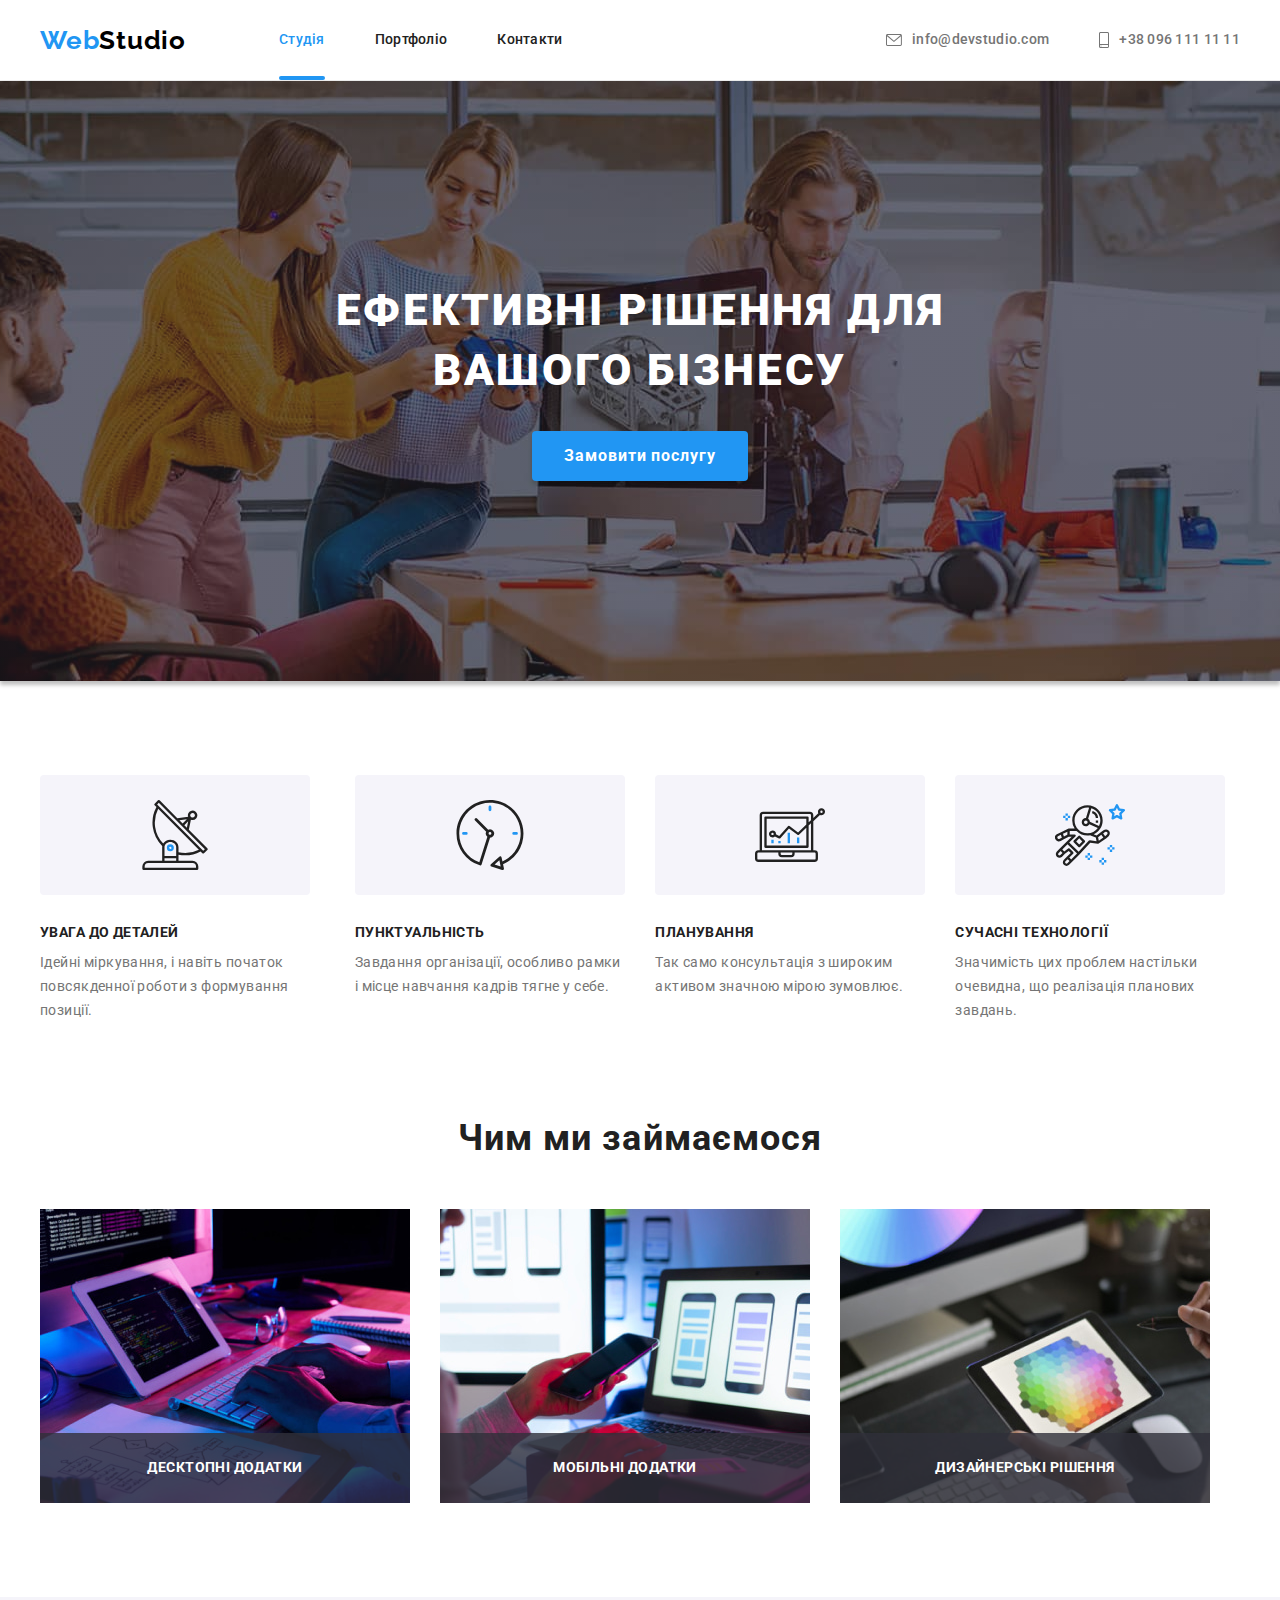
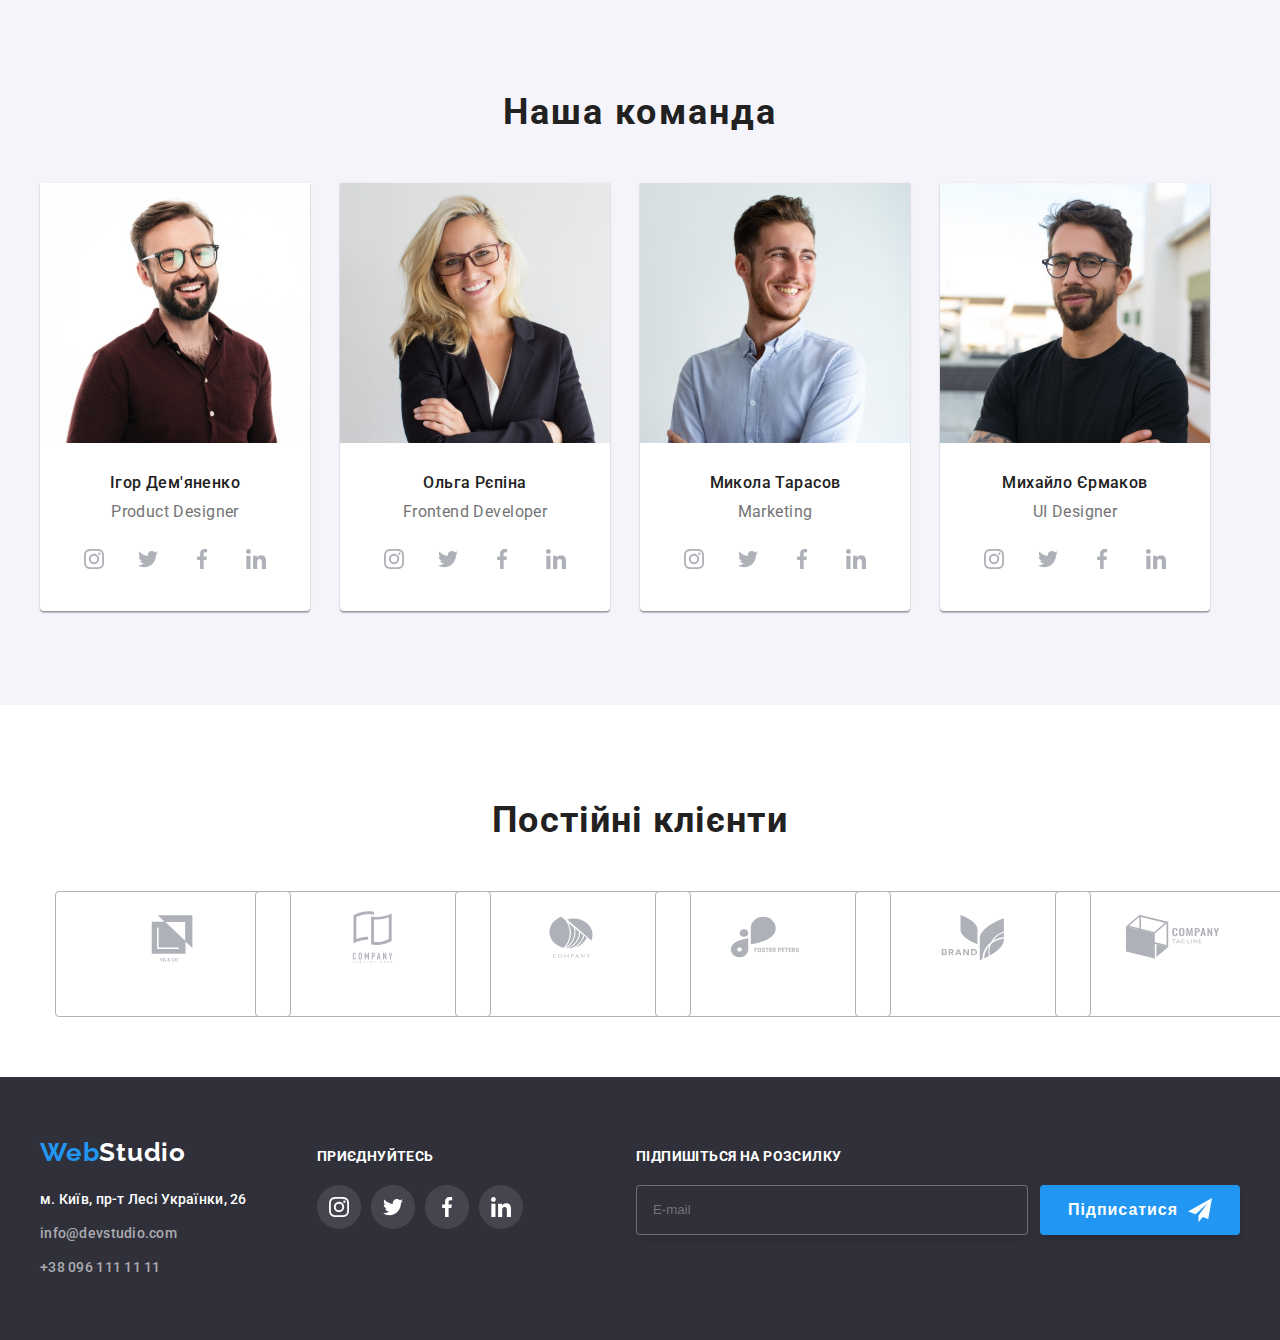
==== index.html @ d9d65d27 "created new repo hw-07" ====
<!DOCTYPE html>
<html lang="uk">
<head>
    <meta charset="UTF-8">
    <meta http-equiv="X-UA-Compatible" content="IE=edge">
    <meta name="viewport" content="width=device-width, initial-scale=1.0">
    <title>WebStudio</title>
    <link rel="preconnect" href="https://fonts.googleapis.com">
    <link rel="preconnect" href="https://fonts.gstatic.com" crossorigin>
    <link href="https://fonts.googleapis.com/css2?family=Raleway:wght@700&family=Roboto:wght@400;500;700;900&display=swap"
        rel="stylesheet">
    <link rel="stylesheet" href="https://cdnjs.cloudflare.com/ajax/libs/modern-normalize/1.1.0/modern-normalize.min.css"
        integrity="sha512-wpPYUAdjBVSE4KJnH1VR1HeZfpl1ub8YT/NKx4PuQ5NmX2tKuGu6U/JRp5y+Y8XG2tV+wKQpNHVUX03MfMFn9Q=="
        crossorigin="anonymous" referrerpolicy="no-referrer" />
    <link rel="stylesheet" href="./css/style.css"/>
</head>
<body>

    <!--header-->
    <header class="header">
        <div class="container">
            <a class="logo" href="./"><span class="logo-web">Web</span>Studio</a>
            <nav class="header-nav">
                <ul class="header-list">
                    <li class="header-item-nav"><a class="header-link current" href="./index.html">Студія</a> </li>
                    <li class="header-item-nav"><a class="header-link" href="./portfolio.html">Портфоліо</a> </li>
                    <li class="header-item-nav"><a class="header-link" href="./">Контакти</a> </li>
                </ul>
            </nav>
            <ul class="header-contacts">
                <li class="header-item">
                    <a class="header-mail" href="mailto:info@devstudio.com">
                        <svg width="16" height="12" class="icon-mail">
                        <use href="./img/icons.svg#icon-envelope"></use>
                        </svg>info@devstudio.com</a>
                </li>
                <li class="header-item">
                    <a class="header-tel" href="tel:+380961111111">
                        <svg width="10" height="16" class="icon-tel">
                        <use href="./img/icons.svg#icon-smartphone"></use>
                </svg>+38 096 111 11 11</a>
                </li>
            </ul>
        </div>
    </header>
    <main>

    <!--hero-->
        <section class="hero">
            <div class="container">
            <h1 class="hero-title">Ефективні рішення для<br>вашого бізнесу</h1>
<button class="hero-btn" type="button" data-modal-open>Замовити послугу</button>
            </div>
        </section>

    <!--benefits-->
        <section class="benefits">
            <div class="container">
            <h2 class="our-benefits-title">Наші переваги</h2>
            <ul class="benefits-list">
                <li class="benefits-item">
                    <div class="benefits-item-icon"><svg width="70" height="70" class="benefits-icon">
                        <use href="./img/icons.svg#icon-antenna"></use>
                    </svg></div>
                   <h3 class="benefits-title">УВАГА ДО ДЕТАЛЕЙ</h3>
                    <p class="benefits-text">Ідейні міркування, і навіть початок повсякденної роботи з формування позиції.</p>
                </li>
                <li class="benefits-item">
                    <div class="benefits-item-icon"><svg width="70" height="70" class="benefits-icon">
                            <use href="./img/icons.svg#icon-clock"></use>
                        </svg></div>
                    <h3 class="benefits-title">ПУНКТУАЛЬНІСТЬ</h3>
                    <p class="benefits-text">Завдання організації, особливо рамки і місце навчання кадрів тягне у себе.</p>
                </li>
                <li class="benefits-item">
                    <div class="benefits-item-icon"><svg width="70" height="70" class="benefits-icon">
                            <use href="./img/icons.svg#icon-diagram"></use>
                        </svg></div>
                    <h3 class="benefits-title">ПЛАНУВАННЯ</h3>
                    <p class="benefits-text">Так само консультація з широким активом значною мірою зумовлює.</p>
                </li>
                <li class="benefits-item">
                    <div class="benefits-item-icon"><svg width="70" height="70" class="benefits-icon">
                            <use href="./img/icons.svg#icon-astronaut"></use>
                        </svg></div>
                    <h3 class="benefits-title">СУЧАСНІ ТЕХНОЛОГІЇ</h3>
                    <p class="benefits-text">Значимість цих проблем настільки очевидна, що реалізація планових завдань.</p>
                </li>
            </ul>
            </div>
        </section>

    <!--about-->
        <section class="about no-padding-top">
            <div class="container">
            <h2 class="about-title title">Чим ми займаємося</h2>
            <ul class="about-list">
                <li class="about-list-item">
                    <img class="about-img" src="./img/box_1.jpg" alt="Людина працює за компютером" width="370">
                    <p class="about-list-item-text">Десктопні додатки</p>
                </li>
                <li class="about-list-item">
                    <img class="about-img" src="./img/box_2.jpg" alt="Людина создає дизайн сайту на компютері" width="370">
                    <p class="about-list-item-text">Мобільні додатки</p>
                </li>
                <li class="about-list-item">
                    <img class="about-img" src="./img/box_3.jpg" alt="Людина працює на планшеті" width="370">
                    <p class="about-list-item-text">Дизайнерські рішення</p>
                </li>
            </ul>
            </div>
        </section>

    <!--teams-->
        <section class="teams">
            <div class="container">
            <h2 class="teams-title title">Наша команда</h2>
            <ul class="teams-list">
                <li class="teams-item"><img class="teams-item-img" src="./img/img_1.jpg" alt="фото Ігор Дем'яненко" width="270">
                <h3 class="teams-name">Ігор Дем'яненко</h3>
                <p class="teams-info"> <span lang="en">Product Designer</span></p>
                <ul class="teams-soc-list list">
                    <li class="teams-soc-items"><a href="#" class="teams-soc-link link">
                        <svg width="20" height="20" class="instagram icon">
                        <use href="./img/icons.svg#icon-instagram"></use>
                        </svg>
                    </a></li>
                    <li class="teams-soc-items"><a href="#" class="teams-soc-link link">
                        <svg width="20" height="20" class="twitter icon">
                        <use href="./img/icons.svg#icon-twitter"></use>
                        </svg>
                    </a></li>
                    <li class="teams-soc-items"><a href="#" class="teams-soc-link link">
                        <svg width="20" height="20" class="facebook icon">
                        <use href="./img/icons.svg#icon-facebook"></use>
                        </svg>
                    </a></li>
                    <li class="teams-soc-items"><a href="#" class="teams-soc-link link">
                        <svg width="20" height="20" class="linkedin icon">
                        <use href="./img/icons.svg#icon-linkedin"></use>
                        </svg>
                    </a></li>
                </ul>
            </li>
                <li class="teams-item"><img class="teams-item-img" src="./img/img_2.jpg" alt="фото Ольга Рєпіна" width="270">
                <h3 class="teams-name">Ольга Рєпіна</h3>
                <p class="teams-info"><span lang="en">Frontend Developer</span></p>
                <ul class="teams-soc-list list">
                    <li class="teams-soc-items"><a href="#" class="teams-soc-link link">
                            <svg width="20" height="20" class="instagram icon">
                            <use href="./img/icons.svg#icon-instagram"></use>
                            </svg>
                        </a></li>
                    <li class="teams-soc-items"><a href="#" class="teams-soc-link link">
                            <svg width="20" height="20" class="twitter icon">
                            <use href="./img/icons.svg#icon-twitter"></use>
                            </svg>
                        </a></li>
                    <li class="teams-soc-items"><a href="#" class="teams-soc-link link">
                            <svg width="20" height="20" class="facebook icon">
                            <use href="./img/icons.svg#icon-facebook"></use>
                            </svg>
                        </a></li>
                    <li class="teams-soc-items"><a href="#" class="teams-soc-link link">
                            <svg width="20" height="20" class="linkedin icon">
                            <use href="./img/icons.svg#icon-linkedin"></use>
                            </svg>
                        </a></li>
                </ul>
            </li>
                <li class="teams-item"><img class="teams-item-img" src="./img/img_3.jpg" alt="фото Микола Тарасов" width="270">
                <h3 class="teams-name">Микола Тарасов</h3>
                <p class="teams-info"><span lang="en">Marketing</span></p>
                <ul class="teams-soc-list list">
                    <li class="teams-soc-items"><a href="#" class="teams-soc-link link">
                            <svg width="20" height="20" class="instagram icon">
                            <use href="./img/icons.svg#icon-instagram"></use>
                            </svg>
                        </a></li>
                    <li class="teams-soc-items"><a href="#" class="teams-soc-link link">
                            <svg width="20" height="20" class="twitter icon">
                            <use href="./img/icons.svg#icon-twitter"></use>
                            </svg>
                        </a></li>
                    <li class="teams-soc-items"><a href="#" class="teams-soc-link link">
                            <svg width="20" height="20" class="facebook icon">
                            <use href="./img/icons.svg#icon-facebook"></use>
                            </svg>
                        </a></li>
                    <li class="teams-soc-items"><a href="#" class="teams-soc-link link">
                            <svg width="20" height="20" class="linkedin icon">
                            <use href="./img/icons.svg#icon-linkedin"></use>
                            </svg>
                        </a></li>
                </ul>
            </li>
                <li class="teams-item"><img class="teams-item-img" src="./img/img_4.jpg" alt="фото Михайло Єрмаков" width="270">
                <h3 class="teams-name">Михайло Єрмаков</h3>
                <p class="teams-info"><span lang="en">UI Designer</span></p>
                <ul class="teams-soc-list list">
                    <li class="teams-soc-items"><a href="#" class="teams-soc-link link">
                            <svg width="20" height="20" class="instagram icon">
                            <use href="./img/icons.svg#icon-instagram"></use>
                            </svg>
                        </a></li>
                    <li class="teams-soc-items"><a href="#" class="teams-soc-link link">
                            <svg width="20" height="20" class="twitter icon">
                            <use href="./img/icons.svg#icon-twitter"></use>
                            </svg>
                        </a></li>
                    <li class="teams-soc-items"><a href="#" class="teams-soc-link link">
                            <svg width="20" height="20" class="facebook icon">
                            <use href="./img/icons.svg#icon-facebook"></use>
                            </svg>
                        </a></li>
                    <li class="teams-soc-items"><a href="#" class="teams-soc-link link">
                            <svg width="20" height="20" class="linkedin icon">
                            <use href="./img/icons.svg#icon-linkedin"></use>
                            </svg>
                        </a></li>
                </ul>
            </li>
            </ul>
        </div>
    </section>

<!--Постійні клієнти-->

<section class="regular-customers">
    <div class="container">
        <h2 class="regular-customers-title title">Постійні клієнти</h2>
        <ul class="regular-customers-list">
            <li class="regular-customers-item">
               <a class="regular-customers-link">
                    <svg width="106" height="60" class="regular-customers-icon">
                    <use href="./img/icons.svg#icon-company-1"></use>
                    </svg>
                </a>
            </li>
            <li class="regular-customers-item">
                <a class="regular-customers-link">
                    <svg width="106" height="60" class="regular-customers-icon">
                        <use href="./img/icons.svg#icon-company-2"></use>
                    </svg>
                </a>
            </li>
            <li class="regular-customers-item">
                <a class="regular-customers-link">
                    <svg width="106" height="60" class="regular-customers-icon">
                        <use href="./img/icons.svg#icon-company-3"></use>
                    </svg>
                </a>
            </li>
            <li class="regular-customers-item">
                <a class="regular-customers-link">
                    <svg width="106" height="60" class="regular-customers-icon">
                        <use href="./img/icons.svg#icon-company-4"></use>
                    </svg>
                </a>
            </li>
            <li class="regular-customers-item">
                <a class="regular-customers-link">
                    <svg width="106" height="60" class="regular-customers-icon">
                        <use href="./img/icons.svg#icon-company-5"></use>
                    </svg>
                </a>
            </li>
            <li class="regular-customers-item">
                <a class="regular-customers-link">
                    <svg width="106" height="60" class="regular-customers-icon">
                        <use href="./img/icons.svg#icon-company-6"></use>
                    </svg>
                </a>
            </li>
        </ul>
    </div>
</section>
    </main>


<!--footer-->
    <footer class="footer">
        <div class="container footer-div">
       <div class="footer-address-div">
        <a class="footer-logo link" href="./"><span class="logo-web">Web</span>Studio</a>
        <address class="address">
            <ul class="footer-list">
                <li class="footer-items"><a class="footer-address link" href="https://goo.gl/maps/XY3cWYFSVSTvKniZ9"
                        target="_blank" rel="noopener noreferrer nofollow">м. Київ, пр-т Лесі Українки, 26</a></li>
                <li class="footer-items"><a class="footer-mail link" href="mailto:info@devstudio.com">info@devstudio.com</a>
                </li>
                <li class="footer-items"><a class="footer-tel link" href="tel:+380961111111">+38 096 111 11 11</a></li>
            </ul>
        </address>
       </div>
       <div class="join">
        <p class="join-text">Приєднуйтесь</p>
        <ul class="join-soc-list list">
            <li class="join-soc-items"><a href="#" class="join-soc-link link">
                    <svg width="20" height="20" class="instagram footer-icon">
                        <use href="./img/icons.svg#icon-instagram"></use>
                    </svg>
                </a></li>
            <li class="join-soc-items"><a href="#" class="join-soc-link link">
                    <svg width="20" height="20" class="twitter footer-icon">
                        <use href="./img/icons.svg#icon-twitter"></use>
                    </svg>
                </a></li>
            <li class="join-soc-items"><a href="#" class="join-soc-link link">
                    <svg width="20" height="20" class="facebook footer-icon">
                        <use href="./img/icons.svg#icon-facebook"></use>
                    </svg>
                </a></li>
            <li class="join-soc-items"><a href="#" class="join-soc-link link">
                    <svg width="20" height="20" class="linkedin footer-icon">
                        <use href="./img/icons.svg#icon-linkedin"></use>
                    </svg>
                </a></li>
        </ul>
       </div>
    <form class="footer-form">
        <p class="footer-form-text">Підпишіться на розсилку</p>
        <div class="footer-container">
            <input type="email" placeholder="E-mail" class="footer-input">
            <button type="submit" class="footer-form-btn">Підписатися
                <svg width="24" height="24" class="footer-send-icon">
                    <use href="./img/icons.svg#icon-send"></use>
                </svg>
            </button>
        </div>
    </form>
        </div>
    </footer>

    <!-- backdrop -->
    
    <div class="backdrop is-hidden" data-modal>
        <div class="modal">
            <button type="button" class="modal-close" data-modal-close>
                <svg width="18" height="18" class="close-black-icon">
                    <use href="./img/icons.svg#icon-close-black"></use>
                </svg>
            </button>
            <p class="modal-title">Залиште свої дані, ми вам передзвонимо</p>
            <form>
            <div class="modal-input-group-container">                
                <div class="modal-input-group">
                    <label for="name" class="modal-label">Ім'я</label>
                    <div class="modal-input-wrapper">
                        <input type="text" id="name" class="modal-input" placeholder=" ">
                        <svg width="18" height="18" class="modal-input-icon">
                            <use href="./img/icons.svg#icon-person-black"></use>
                        </svg>
                    </div>
                </div>
                <div class="modal-input-group">
                    <label for="tel" class="modal-label">Телефон</label>
                    <div class="modal-input-wrapper">
                        <input type="tel" id="tel" class="modal-input" placeholder=" ">
                        <svg width="18" height="18" class="modal-input-icon">
                            <use href="./img/icons.svg#icon-phone-black"></use>
                        </svg>
                    </div>
                </div>
                <div class="modal-input-group">
                    <label for="email" class="modal-label">Пошта</label>
                   <div class="modal-input-wrapper">
                         <input type="email" id="email" class="modal-input" placeholder=" ">
                        <svg width="18" height="18" class="modal-input-icon">
                             <use href="./img/icons.svg#icon-email-black"></use>
                         </svg>
                    </div>
                </div>
                <div class="modal-input-group">
                    <label for="comment" class="modal-label">Коментар</label>
                    <textarea name="comment" id="comment" class="modal-textarea" placeholder="Введіть текст"></textarea>
                </div>
            </div>
                <div class="modal-input-politic">
                    <input type="checkbox" name="politic" id="politic" class="modal-politic-check">
                    <label for="politic" class="modal-check-label">
                        <span class="modal-check-container">
                            <svg width="11" height="8">
                                <use href="./img/icons.svg#icon-check"></use>
                            </svg>
                        </span>
                    Погоджуюся з розсилкою та приймаю
                    <a class="modal-politic-link" href="./"> Умови договору</a></label>
                </div>
                <button type="submit" class="modal-submit-btn btn">Відправити</button>
            </form>
        </div>
    </div>
    <script src="./js/modal.js"></script>
</body>
</html>
---- css/style.css ----
:root {
    --primary-text-color: #212121;
    --second-text-color: #757575;
    --primary-white-color: #FFFFFF;
    --accent-color: #2196F3;
    --logo-color: #000000;
    --icon-teams-color: #AFB1B8;
    --footer-address-color: rgba(255, 255, 255, 0.6);
    --background-body-color: #FFFFFF;
    --background-hero-color: #C4C4C4;
    --background-teams-color : #F5F4FA;
    --background-footer-color: #2F303A;
    --border-color: #ECECEC;
    --portfolio-gallery-info-border-color: #EEEEEE;
    --hover-button-color: #188CE8;

}

p,
h1,
h2,
h3,
h4,
h5,
h6 {
    margin: 0px;
}

ul {
    list-style: none;
    margin: 0;
    padding-left: 0;
}

button {
    cursor: pointer;
}

img {
    display: block;
}

body {
    font-family: 'Roboto', sans-serif;
    font-size: 14px;
    line-height: 1.71;
    letter-spacing: 0.03em;
    color: var(--primary-text-color);
    background: var(--background-body-color);
    margin: 0;
}

.container {
    width: 1200px;
    padding: 0px 15px;
    margin: 0 auto;
}

section {
    padding-top: 94px;
    padding-bottom: 94px;
}

a {
    font-weight: 500;
    font-size: 14px;
    line-height: 1.14;
    letter-spacing: 0.02em;
    
    color: var(--primary-text-color);
    text-decoration: none;
}


/*-----header-----*/

header .container {
    display: flex;
    align-items: center;
}

.header {
    border-bottom: 1px solid var(--border-color);
}

.header-list {
    display: flex;
}

.header-item-nav:not(:last-child) {
    margin-right: 50px;
}

.logo {
    font-family: 'Raleway', sans-serif;
    font-weight: 700;
    font-size: 26px;
    line-height: 1.19;  
    letter-spacing: 0.03em;
    color: var(--logo-color);
    margin-right: 93px;
}
.logo-web {
    color: var(--accent-color);
}

.header-link {
    display: flex;
    color: var(--primary-text-color);
    padding: 32px 0;
    transition: color 250ms cubic-bezier(0.4, 0, 0.2, 1);
}

.header-link .header-link.current {
    display: flex;
    font-family: 'Roboto';
    font-weight: 500;
    font-size: 14px;
    line-height: 1.14;
    letter-spacing: 0.02em;
    color: var(--primary-text-color);
    padding: 32px 0;
}

.header-link.current {
    position: relative;
    color: var(--accent-color);
}

.header-link.current::after {
    content: '';
    width: 100%;
    height: 4px;
    border-radius: 2px;
    background-color: var(--accent-color);
    position: absolute;
    bottom: 0;
    left: 0;

}

.header-link:hover, 
.header-link:focus {
    color: var(--accent-color);
}

.header-contacts {
    display: flex;
    margin-left: auto;
    align-items: center;    
}

.icon-mail {
    fill: currentColor;
    margin-right: 10px;

}

.icon-tel {
    fill: currentColor;
    margin-right: 10px;
}

.header-mail, .header-tel {
    display: flex;
    align-items: center;
    font-weight: 500;
    font-size: 14px;
    line-height: 1.14;
    letter-spacing: 0.02em;
    color: var(--second-text-color);
    padding: 32px 0;
    transition: color 250ms cubic-bezier(0.4, 0, 0.2, 1);
    
}

.header-mail:hover,
.header-mail:focus {
    color: var(--accent-color);
}

.header-tel:hover,
.header-tel:focus {
    color: var(--accent-color);
}

.header-item:not(:last-child) {
    margin-right: 50px;
}
/* --hero-- */
.hero {
    margin: 0 auto;
    text-align: center;
    background-image: linear-gradient(rgba(47, 48, 58, 0.4),
    rgba(47, 48, 58, 0.4)),
    url('../img/hero-bg.jpg');
    background-repeat: no-repeat;
    background-size: cover;
    background-position: center;
    max-width: 1600px;
    background-color: var(--background-hero-color);
    box-shadow: 0px 4px 4px rgba(0, 0, 0, 0.25);

    padding: 200px 0;
}

.hero-title {
    font-weight: 900;
    font-size: 44px;
    line-height: 1.36;
    letter-spacing: 0.06em;
    text-transform: uppercase;
    color: var(--primary-white-color);
    margin-bottom: 30px;
}

.hero-btn {
    font-family: inherit;
    font-weight: 700;
    font-size: 16px;
    line-height: 1.88;
    letter-spacing: 0.06em;
    color: var(--primary-white-color);
    background: var(--accent-color);
    cursor: pointer;
    min-width: 216px;
    box-shadow: 0px 4px 4px rgba(0, 0, 0, 0.15);
    border-radius: 4px;
    border: none;
    padding: 10px 32px;
    transition: background-color 250ms cubic-bezier(0.4, 0, 0.2, 1);
}

.hero-btn:hover,
.hero-btn:focus {
    background-color: var(--hover-button-color);
}

/* --benefits--*/

.benefits-list {
    display: flex;
}

.benefits-item-icon {
    display: flex;
    width: 270px;
    height: 120px;
    justify-content: center;
    align-items: center;
    border-radius: 4px;
    background: var(--background-teams-color);
    margin-bottom: 30px;
    transition: box-shadow 250ms cubic-bezier(0.4, 0, 0.2, 1);
}

.benefits-item-icon:hover,
.benefits-item-icon:focus {
    box-shadow: 0px 4px 4px rgba(0, 0, 0, 0.25);
}

.benefits-item:not(:last-child) {
    margin-right: 30px;
}

.our-benefits-title, .portfolio-title, .modal-politic-check {
    position: absolute;
    width: 1px;
    height: 1px;
    margin: -1px;
    border: 0;
    padding: 0;
    white-space: nowrap;
    clip-path: inset(100%);
    clip: rect(0 0 0 0);
    overflow: hidden;
}

.benefits-title {
        font-weight: 700;
        font-size: 14px;
        line-height: 1.14;
        letter-spacing: 0.03em;
        text-transform: uppercase;
        color: var(--primary-text-color);
        margin-bottom: 10px;
}

.benefits-text {
        font-size: 14px;
        line-height: 1.71;
        letter-spacing: 0.03em;
        color: var(--second-text-color);
}

/* --about-- */

.about.no-padding-top {
    padding-top: 0;
}
.about-title {
        font-weight: 700;
        font-size: 36px;
        line-height: 1.17;
        text-align: center;
        letter-spacing: 0.03em;
        color: var(--primary-text-color);
        margin-bottom: 50px;
}

.about-list {
    display: flex;
}

.about-list-item:not(:last-child) {
    margin-right: 30px;
}

.about-list-item {
    position: relative;
}

.about-list-item-text {
        position: absolute;
        left: 0;
        bottom: 0;
        width: 100%;
        font-weight: 700;
        font-size: 14px;
        line-height: 1.14;
        text-align: center;
        letter-spacing: 0.03em;
        text-transform: uppercase;
        color: var(--primary-white-color);
        background: rgba(47, 48, 58, 0.8);
        padding: 27px 0;
}

/* --teams-- */

.teams {
    background: var(--background-teams-color);
}

.teams-title {
        font-weight: 700;
        font-size: 36px;
        line-height: 1.17;
        text-align: center;
        color: var(--primary-text-color);
        margin-top: 0;
        margin-bottom: 50px;
}

.teams-list {
    display: flex;
}

.teams-item {
    background: var(--background-body-color);
    box-shadow: 0px 1px 3px rgba(0, 0, 0, 0.12), 0px 1px 1px rgba(0, 0, 0, 0.14), 0px 2px 1px rgba(0, 0, 0, 0.2);
    border-radius: 0px 0px 4px 4px;
}

.teams-item:not(:last-child) {
        margin-right: 30px;
}

.teams-item-img {
    margin-bottom: 30px;
}

.teams-name {
    font-weight: 500;
    font-size: 16px;
    line-height: 1.19;
    text-align: center;
    color: var(--primary-text-color);
    margin-bottom: 10px;
}

.teams-info {
    font-size: 16px;
    line-height: 1.19;
    text-align: center;
    color: var(--second-text-color);
    margin-bottom: 16px;
}

.teams-soc-list {
    display: flex;
    justify-content: center;
    align-items: center;
    margin-bottom: 30px;
}

.teams-soc-items {
    width: 44px;
    height: 44px;
}

.teams-soc-items:not(:last-child){
    margin-right: 10px;
}

.teams-soc-link {
    display: flex;
    width: 100%;
    height: 100%;
    border-radius: 50%;
    justify-content: center;
    align-items: center;
    color: var(--icon-teams-color);
    background-color: var(--background-body-color);
    transition: color 250ms cubic-bezier(0.4, 0, 0.2, 1),
    background-color 250ms cubic-bezier(0.4, 0, 0.2, 1)
}

.icon {
    fill: currentColor;
}

.teams-soc-link:hover,
.teams-soc-link:focus {
    color: var(--primary-white-color);
    background-color: var(--accent-color);
}

/* -- Постійні клієнти -- */

.regular-customers-title {
    font-weight: 700;
    font-size: 36px;
    line-height: 1.17;
    text-align: center;
    letter-spacing: 0.03em;
    color: var(--primary-text-color);
    margin-bottom: 50px;
}

.regular-customers-list {
    display: flex;
    justify-content: center;
    align-items: center;
}

.regular-customers-item {
    width: 170px;
    height: 92px;
}

.regular-customers-item:not(:last-child){
    margin-right: 30px;
}

.regular-customers-link {
    display: flex;
    width: 100%;
    height: 100%;
    justify-content: center;
    align-content: center;
    border: 1px solid var(--icon-teams-color);
    border-radius: 4px;
    padding: 16px 32px;
    cursor: pointer;
    color: var(--icon-teams-color);
    transition: color 250ms cubic-bezier(0.4, 0, 0.2, 1),
    border-color 250ms cubic-bezier(0.4, 0, 0.2, 1);
}

.regular-customers-icon {
    fill: currentColor;
}

.regular-customers-link:hover,
.regular-customers-link:focus {
    color: var(--accent-color);
    border-color: var(--accent-color);
}


/* --footer-- */

.footer {
    background: var(--background-footer-color);
    padding: 60px 0;
}

.footer-div {
    display: flex;
    align-items: baseline;
}

.footer-address-div {
    display: inline-block;
}

.footer-logo {
    display: block;
    font-family: 'Raleway', sans-serif;
    font-weight: 700;
    font-size: 26px;
    line-height: 1.19;
    letter-spacing: 0.03em;
    color: var(--primary-white-color);
    margin-bottom: 20px;
}

.address {
    font-style: normal;
}

.footer-address {
    color: var(--primary-white-color);
    transition: color 250ms cubic-bezier(0.4, 0, 0.2, 1);
}

.footer-list {
    display: block;
}

.footer-items:not(:last-child) {
    margin-bottom: 10px;
}

.footer-mail, .footer-tel {
    color: var(--footer-address-color);
    transition: color 250ms cubic-bezier(0.4, 0, 0.2, 1);
}

.footer-address:hover,
.footer-address:focus {
    color: var(--accent-color);
}

.footer-mail:hover,
.footer-mail:focus {
    color: var(--accent-color);
}

.footer-tel:hover,
.footer-tel:focus {
    color: var(--accent-color);
}

.join {
    display: inline-block;
    margin-left: 70px;
}

.join-text {
    font-weight: 700;
    font-size: 14px;
    line-height: 1.14;
    letter-spacing: 0.03em;
    text-transform: uppercase;
    color: var(--primary-white-color);
    margin-bottom: 20px;
}

.join-soc-list {
    display: flex;
    justify-content: center;
    align-items: center;
}

.join-soc-items {
    width: 44px;
    height: 44px;
    background-color: var(--background-footer-color);
}

.join-soc-items:not(:last-child) {
    margin-right: 10px;
}

.join-soc-link {
    display: flex;
    width: 100%;
    height: 100%;
    border-radius: 50%;
    justify-content: center;
    align-items: center;
    color: var(--primary-white-color);
    background: rgba(255, 255, 255, 0.1);
    transition: background-color 250ms cubic-bezier(0.4, 0, 0.2, 1);
}

.footer-icon {
    fill: currentColor;
}

.join-soc-link:hover,
.join-soc-link:focus {
    background-color: var(--accent-color);
}

.footer-form {
    margin-left: auto;
}

.footer-container {
    display: flex;
}

.footer-form-text {
    font-weight: 700;
    font-size: 14px;
    line-height: 1.14;
    letter-spacing: 0.03em;
    text-transform: uppercase;
    color: var(--primary-white-color);
    margin-bottom: 20px;
}

.footer-input {
    display: block;
    border: 1px solid rgba(255, 255, 255, 0.3);
    filter: drop-shadow(0px 4px 4px rgba(0, 0, 0, 0.15));
    border-radius: 4px;
    background-color: var(--background-footer-color);
    outline: none;
    width: 358px;
    padding: 15px 16px;
    margin-right: 12px;
    color: var(--primary-white-color);
    transition: border-color 250ms cubic-bezier(0.4, 0, 0.2, 1);
}

.footer-input:hover,
.footer-input:focus {
    border-color: var(--accent-color);
}

.footer-form-btn {
    font-weight: 700;
    font-size: 16px;
    line-height: 1.88;
    display: flex;
    align-items: center;
    text-align: center;
    letter-spacing: 0.06em;
    color: var(--primary-white-color);
    background-color: var(--accent-color);
    box-shadow: 0px 4px 4px rgba(0, 0, 0, 0.15);
    border-radius: 4px;
    border: none;
    padding: 10px 28px;
    transition: background-color 250ms cubic-bezier(0.4, 0, 0.2, 1);
}

.footer-form-btn:hover,
.footer-form-btn:focus {
    background-color: var(--hover-button-color);
}

.footer-send-icon {
    fill: var(--primary-white-color);
    margin-left: 10px;
}

/* --backdrop-- */

.backdrop {
    position: fixed;
    top: 0;
    width: 100%;
    height: 100%;
    background-color: rgba(0, 0, 0, 0.2);
    transition: opacity 250ms linear, visibility 250ms linear;
}

.modal {
    position: absolute;
    top: 50%;
    left: 50%;
    transform: translate(-50%, -50%) scale(1);
    width: 528px;
    min-height: 581px;
    background-color: #FFFFFF;
    border-radius: 4px;
    padding: 40px;
    transition: transform 250ms linear;
}

.backdrop.is-hidden .modal {
    transform: translate(-50%, -50%) scaleX(0); 
}

.modal-close {
    position: absolute;
    top: 8px;
    right: 8px;
    width: 30px;
    height: 30px;
    border: 1px solid rgba(0, 0, 0, 0.1);
    background: var(--background-body-color);
    border-radius: 50%;
    display: flex;
    align-items: center;
    justify-content: center;
    transition: fill 250ms cubic-bezier(0.4, 0, 0.2, 1);
}

.modal-close:hover {
    fill: var(--accent-color);
}

.is-hidden {
    opacity: 0;
    visibility: hidden;
    pointer-events: none;
}

.modal-title {
    font-weight: 700;
    font-size: 20px;
    line-height: 1.15;
    text-align: center;
    letter-spacing: 0.03em;
    color: var(--primary-text-color);
    margin-bottom: 12px;
}

.modal-label {
    display: inline-block;
    font-weight: 400;
    font-size: 12px;
    line-height: 1.17;
    letter-spacing: 0.01em;
    color: var(--second-text-color);
    margin-bottom: 4px;
}

.modal-input-wrapper {
    position: relative;
}

.modal-input-icon {
    position: absolute;
    top: 50%;
    left: 12px;
    transform: translateY(-50%);
    transition: fill 250ms cubic-bezier(0.4, 0, 0.2, 1);
    
}
 
.modal-input {
    font-size: 12px;
    width: 100%;
    height: 40px;
    border: 1px solid rgba(33, 33, 33, 0.2);
    border-radius: 4px;
    padding-left: 42px;
    outline: none;
    transition: border-color 250ms cubic-bezier(0.4, 0, 0.2, 1);
}

.modal-input:hover,
.modal-input:focus {
    border-color: var(--accent-color);
}

.modal-input:hover + svg,
.modal-input:focus + svg {
    fill: var(--accent-color);
}

.modal-input-group:not(:last-child){
    margin-bottom: 10px;
}

.modal-textarea {
    font-size: 12px;
    font-weight: 400;
    line-height: 1.17;
    letter-spacing: 0.01em;
    width: 100%;
    padding: 12px 16px;
    resize: vertical;
    height: 120px;
    resize: none;
    border: 1px solid rgba(33, 33, 33, 0.2);
    border-radius: 4px;
    outline: none;
    transition: border-color 250ms cubic-bezier(0.4, 0, 0.2, 1);
}

.modal-textarea:hover,
.modal-textarea:focus {
    border-color: var(--accent-color);
}

.modal-input-politic {
    display: flex;
    margin-top: 20px;
    margin-bottom: 30px;
    align-items: center;
    justify-content: center;
}

.modal-check-label {
    font-weight: 400;
    font-size: 14px;
    line-height: 1.71;
    letter-spacing: 0.03em;
    color: var(--second-text-color);
    display: flex;
    align-items: center;
}

.modal-check-container {
    display: flex;
    align-items: center;
    justify-content: center;
    width: 16px;
    height: 16px;
    border: 2px solid var(--primary-text-color);
    border-radius: 4px;
    margin-right: 7px;
}

.modal-check-container svg {
    fill: transparent;
}

.modal-politic-check:checked + label > span {
    border: none;
    background-color: var(--accent-color);
}

.modal-politic-check:checked+label>span svg {
    fill: var(--primary-white-color);
}

.modal-politic-link {
    font-weight: 400;
    font-size: 14px;
    line-height: 1.71;
    letter-spacing: 0.03em;
    text-decoration-line: underline;
    color: var(--accent-color);
    margin-left: 5px;
}

.modal-submit-btn {
    font-weight: 700;
    font-size: 16px;
    line-height: 1.88;
    display: flex;
    align-items: center;
    text-align: center;
    letter-spacing: 0.06em;
    color: var(--primary-white-color);
    background-color: var(--accent-color);
    padding: 10px 52px;
    box-shadow: 0px 4px 4px rgba(0, 0, 0, 0.15);
    border-radius: 4px;
    border: none;
    margin: auto;
    transition: background-color 250ms cubic-bezier(0.4, 0, 0.2, 1);
}

.modal-submit-btn:focus,
.modal-submit-btn:hover {
    background-color: var(--hover-button-color);
}

/* --portfolio-- */

.portfolio-filtr-list {
    display: flex;
    justify-content: center;
    margin-bottom: 50px;
}

.portfolio-filtr-item:not(:last-child) {
    margin-right: 8px;
    
}
.filtr-btn {
    font-family: inherit;
    font-weight: 500;
    font-size: 16px;
    line-height: 1.62;
    text-align: center;
    color: var(--primary-text-color);
    cursor: pointer;
    padding: 6px 25px;
    border-radius: 4px;
    border: none;
    transition: color 250ms cubic-bezier(0.4, 0, 0.2, 1), 
    background-color 250ms cubic-bezier(0.4, 0, 0.2, 1),
    filter 250ms cubic-bezier(0.4, 0, 0.2, 1);
}

.filtr-btn:hover, 
.filtr-btn:focus {
    color: var(--primary-white-color);
    background-color: var(--accent-color);
    filter: drop-shadow(0px 4px 4px rgba(0, 0, 0, 0.25));
}

h2 {
    font-weight: 700;
    font-size: 18px;
    line-height: 2;
    letter-spacing: 0.06em;
    color: var(--primary-text-color);
}

.portfolio-gallery-list {
    display: flex;
    flex-wrap: wrap;
    margin: -15px;
}

.portfolio-gallery-item {
    margin: 15px;
}

.portfolio-gallery-item-thumb {
    position: relative;
    overflow: hidden;
}

.portfolio-gallery-hover-text {
    position: absolute;
    top: 0;
    width: 100%;
    height: 100%;
    font-weight: 400;
    font-size: 18px;
    line-height: 1.56;
    letter-spacing: 0.03em;
    padding: 63px 24px;
    color: var(--primary-white-color);
    background-color: rgba(33, 150, 243, 0.9);
    transform: translateY(100%);
    transition: transform 250ms cubic-bezier(0.4, 0, 0.2, 1);
}

.portfolio-gallery-link:hover .portfolio-gallery-hover-text {
    transform: translateY(0);
}

.portfolio-gallery-text {
    font-size: 16px;
    line-height: 1.88;
    color: var(--second-text-color);
}

.portfolio-gallery-link:hover,
.portfolio-gallery-link:focus {
    filter: drop-shadow(0px 4px 4px rgba(0, 0, 0, 0.25));
}

.portfolio-gallery-info {
    background: var(--background-body-color);
    border: 1px solid var(--portfolio-gallery-info-border-color);
    border-top: none;
    padding: 20px 24px;
}

.portfolio-gallery-title {
    margin-bottom: 4px;
}
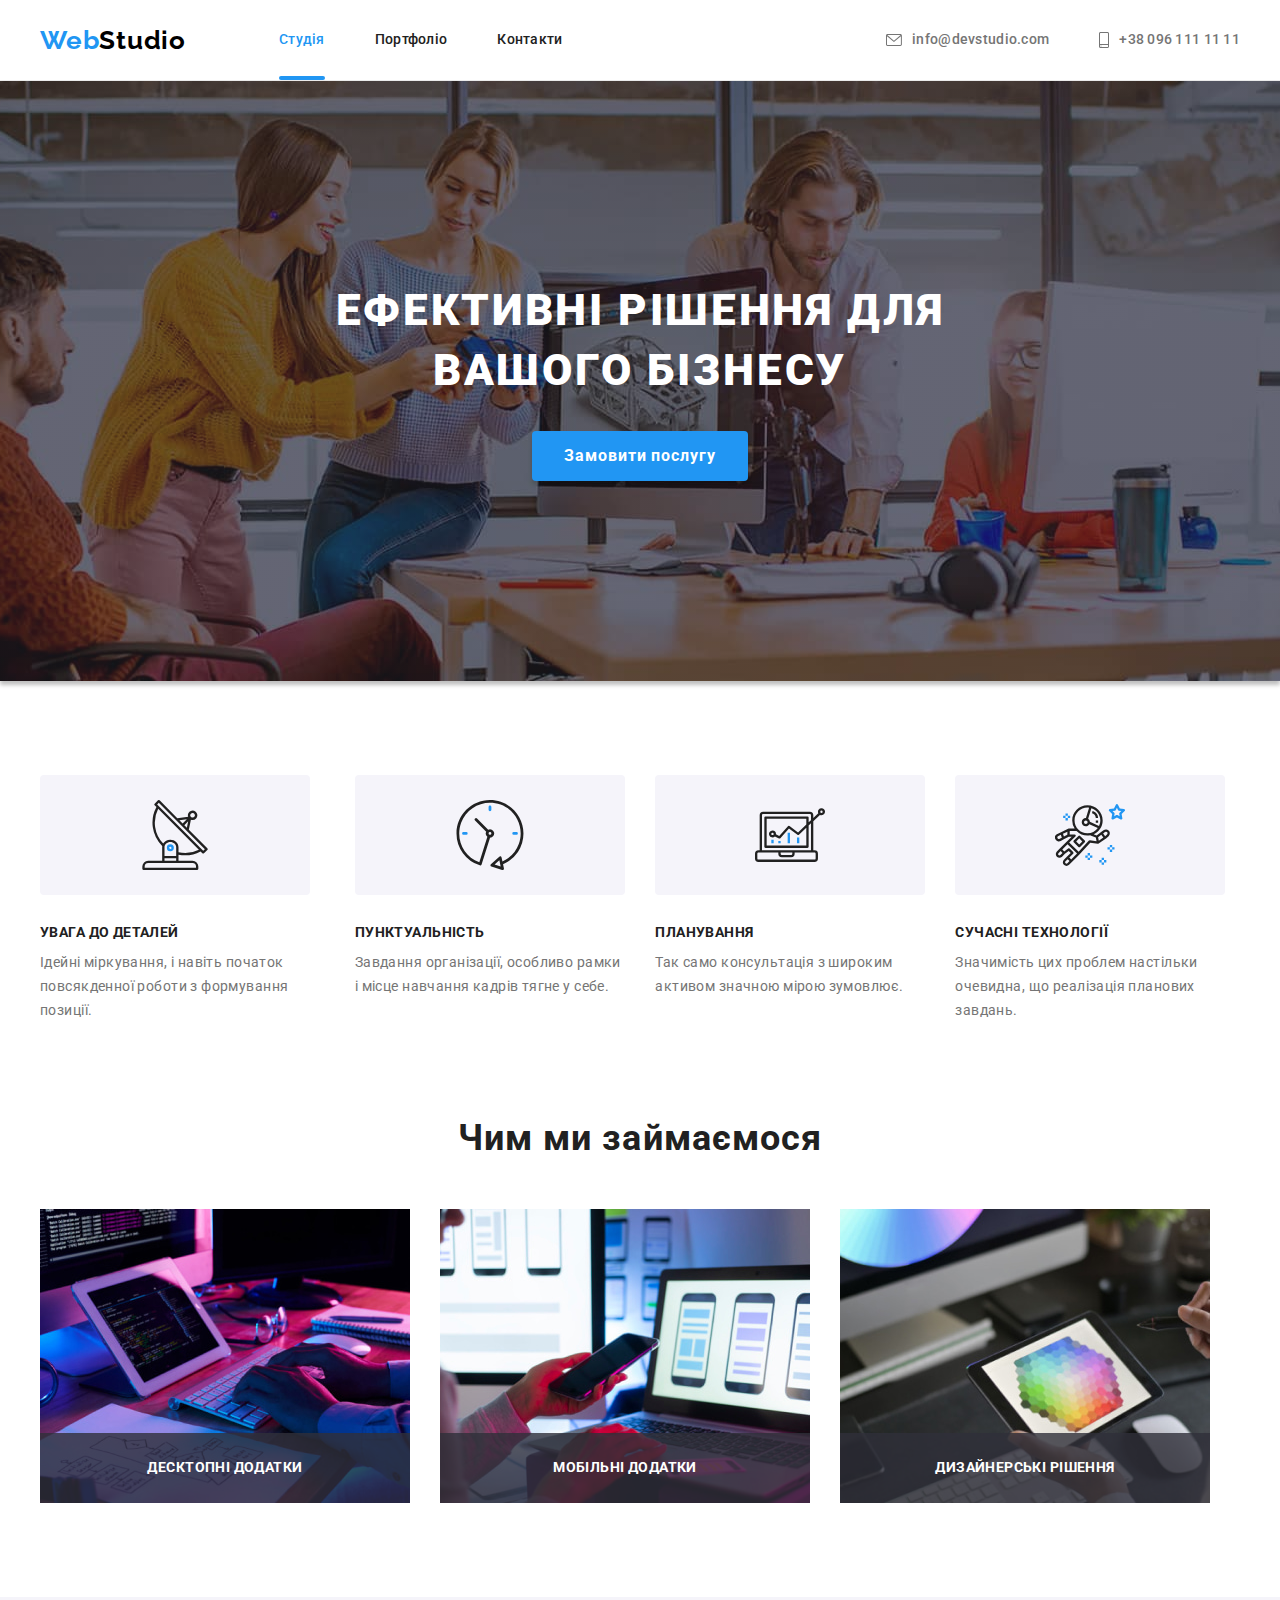
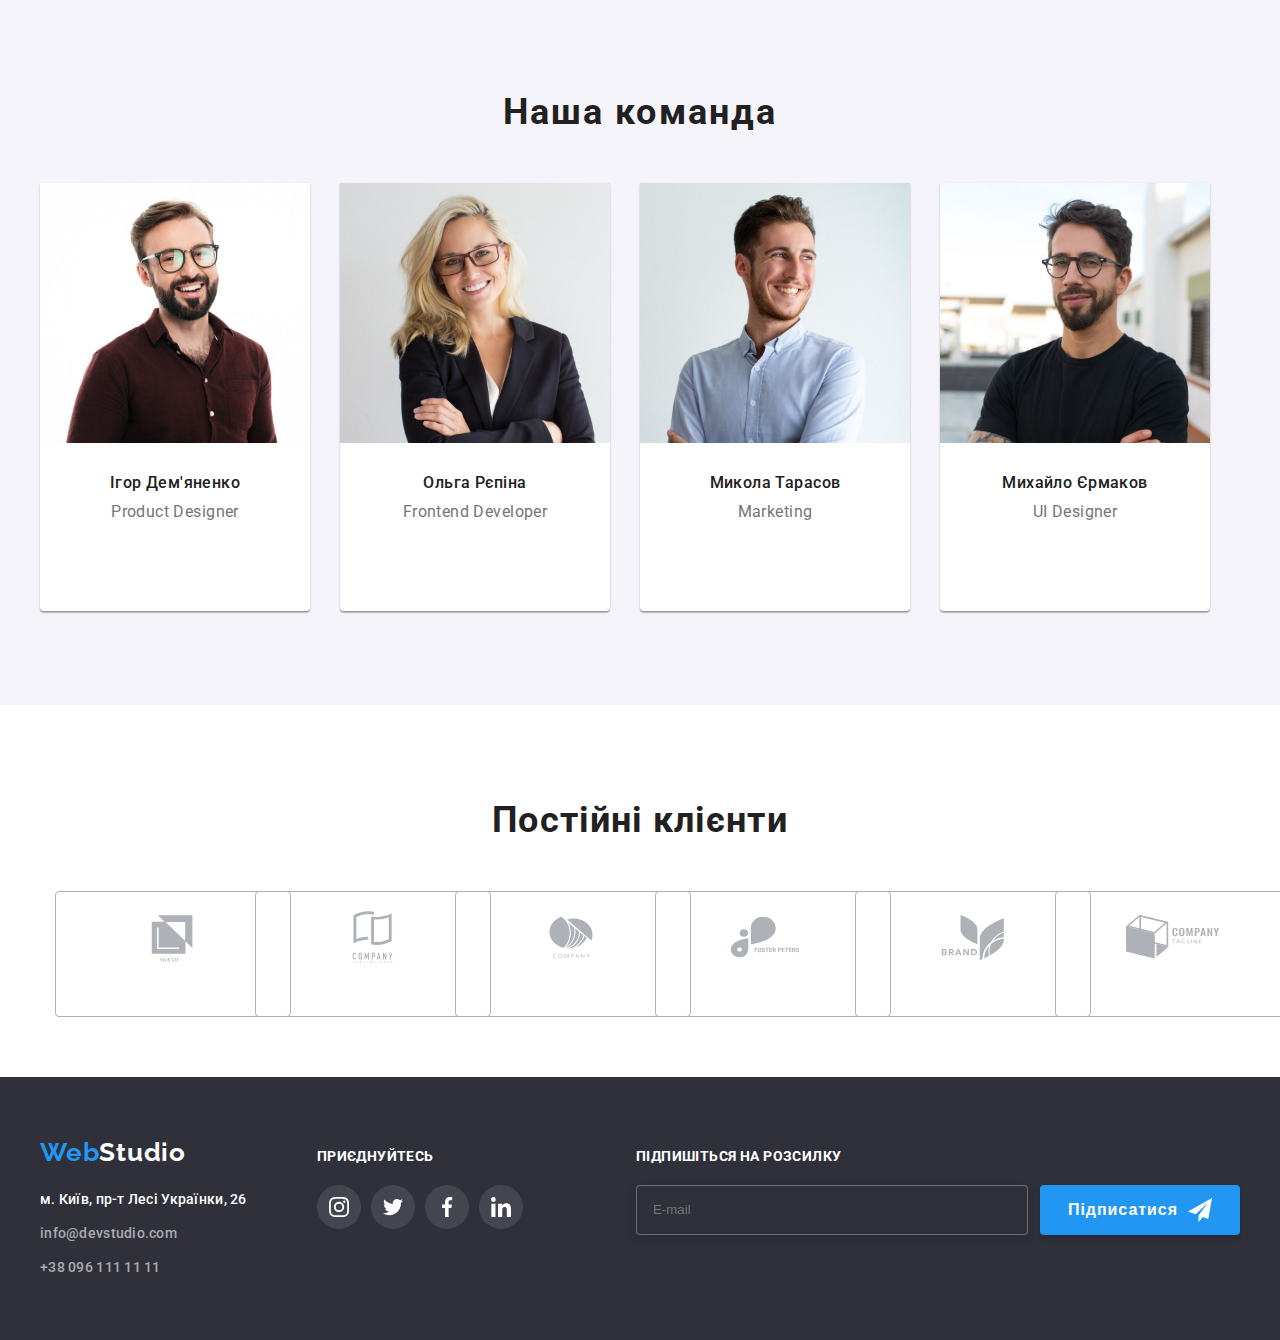
==== commit cf514bf1: "created bem style" ====
--- a/index.html
+++ b/index.html
@@ -20,23 +20,23 @@
     <header class="header">
         <div class="container">
             <a class="logo" href="./"><span class="logo-web">Web</span>Studio</a>
-            <nav class="header-nav">
-                <ul class="header-list">
-                    <li class="header-item-nav"><a class="header-link current" href="./index.html">Студія</a> </li>
-                    <li class="header-item-nav"><a class="header-link" href="./portfolio.html">Портфоліо</a> </li>
-                    <li class="header-item-nav"><a class="header-link" href="./">Контакти</a> </li>
+            <nav class="navigation">
+                <ul class="navigation__list">
+                    <li class="navigation__item"><a class="navigation__link current" href="./index.html">Студія</a> </li>
+                    <li class="navigation__item"><a class="navigation__link" href="./portfolio.html">Портфоліо</a> </li>
+                    <li class="navigation__item"><a class="navigation__link" href="./">Контакти</a> </li>
                 </ul>
             </nav>
-            <ul class="header-contacts">
-                <li class="header-item">
-                    <a class="header-mail" href="mailto:info@devstudio.com">
-                        <svg width="16" height="12" class="icon-mail">
+            <ul class="contacts">
+                <li class="contacts__item">
+                    <a class="contacts__mail" href="mailto:info@devstudio.com">
+                        <svg width="16" height="12" class="icon__mail">
                         <use href="./img/icons.svg#icon-envelope"></use>
                         </svg>info@devstudio.com</a>
                 </li>
-                <li class="header-item">
-                    <a class="header-tel" href="tel:+380961111111">
-                        <svg width="10" height="16" class="icon-tel">
+                <li class="contacts__item">
+                    <a class="contacts__tel" href="tel:+380961111111">
+                        <svg width="10" height="16" class="icon__tel">
                         <use href="./img/icons.svg#icon-smartphone"></use>
                 </svg>+38 096 111 11 11</a>
                 </li>
@@ -48,43 +48,43 @@
     <!--hero-->
         <section class="hero">
             <div class="container">
-            <h1 class="hero-title">Ефективні рішення для<br>вашого бізнесу</h1>
-<button class="hero-btn" type="button" data-modal-open>Замовити послугу</button>
+            <h1 class="hero__title">Ефективні рішення для<br>вашого бізнесу</h1>
+<button class="hero__btn" type="button" data-modal-open>Замовити послугу</button>
             </div>
         </section>
 
     <!--benefits-->
         <section class="benefits">
             <div class="container">
-            <h2 class="our-benefits-title">Наші переваги</h2>
-            <ul class="benefits-list">
-                <li class="benefits-item">
-                    <div class="benefits-item-icon"><svg width="70" height="70" class="benefits-icon">
+            <h2 class="is-hidden">Наші переваги</h2>
+            <ul class="benefits__list">
+                <li class="benefits__item">
+                    <div class="benefits__icon"><svg width="70" height="70">
                         <use href="./img/icons.svg#icon-antenna"></use>
                     </svg></div>
-                   <h3 class="benefits-title">УВАГА ДО ДЕТАЛЕЙ</h3>
-                    <p class="benefits-text">Ідейні міркування, і навіть початок повсякденної роботи з формування позиції.</p>
-                </li>
-                <li class="benefits-item">
-                    <div class="benefits-item-icon"><svg width="70" height="70" class="benefits-icon">
+                   <h3 class="benefits__title">УВАГА ДО ДЕТАЛЕЙ</h3>
+                    <p class="benefits__text">Ідейні міркування, і навіть початок повсякденної роботи з формування позиції.</p>
+                </li>
+                <li class="benefits__item">
+                    <div class="benefits__icon"><svg width="70" height="70">
                             <use href="./img/icons.svg#icon-clock"></use>
                         </svg></div>
-                    <h3 class="benefits-title">ПУНКТУАЛЬНІСТЬ</h3>
-                    <p class="benefits-text">Завдання організації, особливо рамки і місце навчання кадрів тягне у себе.</p>
-                </li>
-                <li class="benefits-item">
-                    <div class="benefits-item-icon"><svg width="70" height="70" class="benefits-icon">
+                    <h3 class="benefits__title">ПУНКТУАЛЬНІСТЬ</h3>
+                    <p class="benefits__text">Завдання організації, особливо рамки і місце навчання кадрів тягне у себе.</p>
+                </li>
+                <li class="benefits__item">
+                    <div class="benefits__icon"><svg width="70" height="70">
                             <use href="./img/icons.svg#icon-diagram"></use>
                         </svg></div>
-                    <h3 class="benefits-title">ПЛАНУВАННЯ</h3>
-                    <p class="benefits-text">Так само консультація з широким активом значною мірою зумовлює.</p>
-                </li>
-                <li class="benefits-item">
-                    <div class="benefits-item-icon"><svg width="70" height="70" class="benefits-icon">
+                    <h3 class="benefits__title">ПЛАНУВАННЯ</h3>
+                    <p class="benefits__text">Так само консультація з широким активом значною мірою зумовлює.</p>
+                </li>
+                <li class="benefits__item">
+                    <div class="benefits__icon"><svg width="70" height="70">
                             <use href="./img/icons.svg#icon-astronaut"></use>
                         </svg></div>
-                    <h3 class="benefits-title">СУЧАСНІ ТЕХНОЛОГІЇ</h3>
-                    <p class="benefits-text">Значимість цих проблем настільки очевидна, що реалізація планових завдань.</p>
+                    <h3 class="benefits__title">СУЧАСНІ ТЕХНОЛОГІЇ</h3>
+                    <p class="benefits__text">Значимість цих проблем настільки очевидна, що реалізація планових завдань.</p>
                 </li>
             </ul>
             </div>
@@ -93,19 +93,19 @@
     <!--about-->
         <section class="about no-padding-top">
             <div class="container">
-            <h2 class="about-title title">Чим ми займаємося</h2>
-            <ul class="about-list">
-                <li class="about-list-item">
-                    <img class="about-img" src="./img/box_1.jpg" alt="Людина працює за компютером" width="370">
-                    <p class="about-list-item-text">Десктопні додатки</p>
-                </li>
-                <li class="about-list-item">
-                    <img class="about-img" src="./img/box_2.jpg" alt="Людина создає дизайн сайту на компютері" width="370">
-                    <p class="about-list-item-text">Мобільні додатки</p>
-                </li>
-                <li class="about-list-item">
-                    <img class="about-img" src="./img/box_3.jpg" alt="Людина працює на планшеті" width="370">
-                    <p class="about-list-item-text">Дизайнерські рішення</p>
+            <h2 class="about__title">Чим ми займаємося</h2>
+            <ul class="about__list">
+                <li class="about__item">
+                    <img class="about__img" src="./img/box_1.jpg" alt="Людина працює за компютером" width="370">
+                    <p class="about__text">Десктопні додатки</p>
+                </li>
+                <li class="about__item">
+                    <img class="about__img" src="./img/box_2.jpg" alt="Людина создає дизайн сайту на компютері" width="370">
+                    <p class="about__text">Мобільні додатки</p>
+                </li>
+                <li class="about__item">
+                    <img class="about__img" src="./img/box_3.jpg" alt="Людина працює на планшеті" width="370">
+                    <p class="about__text">Дизайнерські рішення</p>
                 </li>
             </ul>
             </div>
@@ -114,111 +114,122 @@
     <!--teams-->
         <section class="teams">
             <div class="container">
-            <h2 class="teams-title title">Наша команда</h2>
-            <ul class="teams-list">
-                <li class="teams-item"><img class="teams-item-img" src="./img/img_1.jpg" alt="фото Ігор Дем'яненко" width="270">
-                <h3 class="teams-name">Ігор Дем'яненко</h3>
-                <p class="teams-info"> <span lang="en">Product Designer</span></p>
-                <ul class="teams-soc-list list">
-                    <li class="teams-soc-items"><a href="#" class="teams-soc-link link">
+            <h2 class="teams__title">Наша команда</h2>
+            <ul class="card-list">
+                <li class="card-list__item">
+                    <img class="card-list__img" src="./img/img_1.jpg" alt="фото Ігор Дем'яненко" width="270">
+                <h3 class="card-list__name">Ігор Дем'яненко</h3>
+                <p class="card-list__info"> <span lang="en">Product Designer</span></p>
+                    <ul class="social list">
+                    <li class="social__items">
+                        <a href="#" class="social__link link">
                         <svg width="20" height="20" class="instagram icon">
                         <use href="./img/icons.svg#icon-instagram"></use>
                         </svg>
                     </a></li>
-                    <li class="teams-soc-items"><a href="#" class="teams-soc-link link">
+                    <li class="social__items"><a href="#" class="social__link link">
                         <svg width="20" height="20" class="twitter icon">
                         <use href="./img/icons.svg#icon-twitter"></use>
                         </svg>
                     </a></li>
-                    <li class="teams-soc-items"><a href="#" class="teams-soc-link link">
+                    <li class="social__items"><a href="#" class="social__link link">
                         <svg width="20" height="20" class="facebook icon">
                         <use href="./img/icons.svg#icon-facebook"></use>
                         </svg>
                     </a></li>
-                    <li class="teams-soc-items"><a href="#" class="teams-soc-link link">
+                    <li class="social__items"><a href="#" class="social__link link">
                         <svg width="20" height="20" class="linkedin icon">
                         <use href="./img/icons.svg#icon-linkedin"></use>
                         </svg>
                     </a></li>
                 </ul>
             </li>
-                <li class="teams-item"><img class="teams-item-img" src="./img/img_2.jpg" alt="фото Ольга Рєпіна" width="270">
-                <h3 class="teams-name">Ольга Рєпіна</h3>
-                <p class="teams-info"><span lang="en">Frontend Developer</span></p>
-                <ul class="teams-soc-list list">
-                    <li class="teams-soc-items"><a href="#" class="teams-soc-link link">
-                            <svg width="20" height="20" class="instagram icon">
+                <li class="card-list__item">
+                    <img class="card-list__img" src="./img/img_2.jpg" alt="фото Ольга Рєпіна" width="270">
+                <h3 class="card-list__name">Ольга Рєпіна</h3>
+                <p class="card-list__info"><span lang="en">Frontend Developer</span></p>
+                    <ul class="social list">
+                    <li class="social__items">
+                    <a href="#" class="social__link link">
+                        <svg width="20" height="20" class="instagram icon">
                             <use href="./img/icons.svg#icon-instagram"></use>
-                            </svg>
-                        </a></li>
-                    <li class="teams-soc-items"><a href="#" class="teams-soc-link link">
-                            <svg width="20" height="20" class="twitter icon">
+                        </svg>
+                    </a>
+                        </li>
+                        <li class="social__items"><a href="#" class="social__link link">
+                        <svg width="20" height="20" class="twitter icon">
                             <use href="./img/icons.svg#icon-twitter"></use>
-                            </svg>
-                        </a></li>
-                    <li class="teams-soc-items"><a href="#" class="teams-soc-link link">
-                            <svg width="20" height="20" class="facebook icon">
+                        </svg>
+                    </a></li>
+                    <li class="social__items"><a href="#" class="social__link link">
+                        <svg width="20" height="20" class="facebook icon">
                             <use href="./img/icons.svg#icon-facebook"></use>
-                            </svg>
-                        </a></li>
-                    <li class="teams-soc-items"><a href="#" class="teams-soc-link link">
-                            <svg width="20" height="20" class="linkedin icon">
+                        </svg>
+                    </a></li>
+                    <li class="social__items"><a href="#" class="social__link link">
+                        <svg width="20" height="20" class="linkedin icon">
                             <use href="./img/icons.svg#icon-linkedin"></use>
-                            </svg>
-                        </a></li>
-                </ul>
-            </li>
-                <li class="teams-item"><img class="teams-item-img" src="./img/img_3.jpg" alt="фото Микола Тарасов" width="270">
-                <h3 class="teams-name">Микола Тарасов</h3>
-                <p class="teams-info"><span lang="en">Marketing</span></p>
-                <ul class="teams-soc-list list">
-                    <li class="teams-soc-items"><a href="#" class="teams-soc-link link">
-                            <svg width="20" height="20" class="instagram icon">
+                        </svg>
+                    </a></li>
+                    </ul>
+            </li>
+                <li class="card-list__item">
+                    <img class="card-list__img" src="./img/img_3.jpg" alt="фото Микола Тарасов" width="270">
+                <h3 class="card-list__name">Микола Тарасов</h3>
+                <p class="card-list__info"><span lang="en">Marketing</span></p>
+                    <ul class="social list">
+                    <li class="social__items">
+                    <a href="#" class="social__link link">
+                        <svg width="20" height="20" class="instagram icon">
                             <use href="./img/icons.svg#icon-instagram"></use>
-                            </svg>
-                        </a></li>
-                    <li class="teams-soc-items"><a href="#" class="teams-soc-link link">
-                            <svg width="20" height="20" class="twitter icon">
+                        </svg>
+                    </a>
+                    </li>
+                    <li class="social__items"><a href="#" class="social__link link">
+                        <svg width="20" height="20" class="twitter icon">
                             <use href="./img/icons.svg#icon-twitter"></use>
-                            </svg>
-                        </a></li>
-                    <li class="teams-soc-items"><a href="#" class="teams-soc-link link">
-                            <svg width="20" height="20" class="facebook icon">
+                        </svg>
+                    </a></li>
+                    <li class="social__items"><a href="#" class="social__link link">
+                        <svg width="20" height="20" class="facebook icon">
                             <use href="./img/icons.svg#icon-facebook"></use>
-                            </svg>
-                        </a></li>
-                    <li class="teams-soc-items"><a href="#" class="teams-soc-link link">
-                            <svg width="20" height="20" class="linkedin icon">
+                        </svg>
+                    </a></li>
+                    <li class="social__items"><a href="#" class="social__link link">
+                        <svg width="20" height="20" class="linkedin icon">
                             <use href="./img/icons.svg#icon-linkedin"></use>
-                            </svg>
-                        </a></li>
-                </ul>
-            </li>
-                <li class="teams-item"><img class="teams-item-img" src="./img/img_4.jpg" alt="фото Михайло Єрмаков" width="270">
-                <h3 class="teams-name">Михайло Єрмаков</h3>
-                <p class="teams-info"><span lang="en">UI Designer</span></p>
-                <ul class="teams-soc-list list">
-                    <li class="teams-soc-items"><a href="#" class="teams-soc-link link">
-                            <svg width="20" height="20" class="instagram icon">
+                        </svg>
+                    </a></li>
+                    </ul>
+            </li>
+                <li class="card-list__item">
+                    <img class="card-list__img" src="./img/img_4.jpg" alt="фото Михайло Єрмаков" width="270">
+                <h3 class="card-list__name">Михайло Єрмаков</h3>
+                <p class="card-list__info"><span lang="en">UI Designer</span></p>
+                    <ul class="social list">
+                    <li class="social__items">
+                    <a href="#" class="social__link link">
+                        <svg width="20" height="20" class="instagram icon">
                             <use href="./img/icons.svg#icon-instagram"></use>
-                            </svg>
-                        </a></li>
-                    <li class="teams-soc-items"><a href="#" class="teams-soc-link link">
-                            <svg width="20" height="20" class="twitter icon">
+                        </svg>
+                    </a>
+                    </li>
+                     <li class="social__items"><a href="#" class="social__link link">
+                        <svg width="20" height="20" class="twitter icon">
                             <use href="./img/icons.svg#icon-twitter"></use>
-                            </svg>
-                        </a></li>
-                    <li class="teams-soc-items"><a href="#" class="teams-soc-link link">
-                            <svg width="20" height="20" class="facebook icon">
+                        </svg>
+                    </a></li>
+                    <li class="social__items"><a href="#" class="social__link link">
+                        <svg width="20" height="20" class="facebook icon">
                             <use href="./img/icons.svg#icon-facebook"></use>
-                            </svg>
-                        </a></li>
-                    <li class="teams-soc-items"><a href="#" class="teams-soc-link link">
-                            <svg width="20" height="20" class="linkedin icon">
+                        </svg>
+                    </a></li>
+                    <li class="social__items"><a href="#" class="social__link link">
+                        <svg width="20" height="20" class="linkedin icon">
                             <use href="./img/icons.svg#icon-linkedin"></use>
-                            </svg>
-                        </a></li>
-                </ul>
+                        </svg>
+                    </a></li>
+                    </ul>
             </li>
             </ul>
         </div>
@@ -228,46 +239,46 @@
 
 <section class="regular-customers">
     <div class="container">
-        <h2 class="regular-customers-title title">Постійні клієнти</h2>
-        <ul class="regular-customers-list">
-            <li class="regular-customers-item">
-               <a class="regular-customers-link">
-                    <svg width="106" height="60" class="regular-customers-icon">
+        <h2 class="regular-customers__title">Постійні клієнти</h2>
+        <ul class="regular-customers__list">
+            <li class="regular-customers__item">
+               <a class="regular-customers__link">
+                    <svg width="106" height="60" class="regular-customers__icon">
                     <use href="./img/icons.svg#icon-company-1"></use>
                     </svg>
                 </a>
             </li>
-            <li class="regular-customers-item">
-                <a class="regular-customers-link">
-                    <svg width="106" height="60" class="regular-customers-icon">
+            <li class="regular-customers__item">
+                <a class="regular-customers__link">
+                    <svg width="106" height="60" class="regular-customers__icon">
                         <use href="./img/icons.svg#icon-company-2"></use>
                     </svg>
                 </a>
             </li>
-            <li class="regular-customers-item">
-                <a class="regular-customers-link">
-                    <svg width="106" height="60" class="regular-customers-icon">
+            <li class="regular-customers__item">
+                <a class="regular-customers__link">
+                    <svg width="106" height="60" class="regular-customers__icon">
                         <use href="./img/icons.svg#icon-company-3"></use>
                     </svg>
                 </a>
             </li>
-            <li class="regular-customers-item">
-                <a class="regular-customers-link">
-                    <svg width="106" height="60" class="regular-customers-icon">
+            <li class="regular-customers__item">
+                <a class="regular-customers__link">
+                    <svg width="106" height="60" class="regular-customers__icon">
                         <use href="./img/icons.svg#icon-company-4"></use>
                     </svg>
                 </a>
             </li>
-            <li class="regular-customers-item">
-                <a class="regular-customers-link">
-                    <svg width="106" height="60" class="regular-customers-icon">
+            <li class="regular-customers__item">
+                <a class="regular-customers__link">
+                    <svg width="106" height="60" class="regular-customers__icon">
                         <use href="./img/icons.svg#icon-company-5"></use>
                     </svg>
                 </a>
             </li>
-            <li class="regular-customers-item">
-                <a class="regular-customers-link">
-                    <svg width="106" height="60" class="regular-customers-icon">
+            <li class="regular-customers__item">
+                <a class="regular-customers__link">
+                    <svg width="106" height="60" class="regular-customers__icon">
                         <use href="./img/icons.svg#icon-company-6"></use>
                     </svg>
                 </a>
@@ -280,44 +291,51 @@
 
 <!--footer-->
     <footer class="footer">
-        <div class="container footer-div">
-       <div class="footer-address-div">
-        <a class="footer-logo link" href="./"><span class="logo-web">Web</span>Studio</a>
+        <div class="container footer-wrap">
+       <div class="footer-address__wrap">
+        <a class="logo--light link" href="./"><span class="logo-web">Web</span>Studio</a>
         <address class="address">
-            <ul class="footer-list">
-                <li class="footer-items"><a class="footer-address link" href="https://goo.gl/maps/XY3cWYFSVSTvKniZ9"
+            <ul class="address__list">
+                <li class="address__items"><a class="address__link link" href="https://goo.gl/maps/XY3cWYFSVSTvKniZ9"
                         target="_blank" rel="noopener noreferrer nofollow">м. Київ, пр-т Лесі Українки, 26</a></li>
-                <li class="footer-items"><a class="footer-mail link" href="mailto:info@devstudio.com">info@devstudio.com</a>
-                </li>
-                <li class="footer-items"><a class="footer-tel link" href="tel:+380961111111">+38 096 111 11 11</a></li>
+                <li class="address__items"><a class="address__mail link" href="mailto:info@devstudio.com">info@devstudio.com</a>
+                </li>
+                <li class="address__items"><a class="address__tel link" href="tel:+380961111111">+38 096 111 11 11</a></li>
             </ul>
         </address>
        </div>
+
+       <!-- footer-join -->
+
        <div class="join">
-        <p class="join-text">Приєднуйтесь</p>
-        <ul class="join-soc-list list">
-            <li class="join-soc-items"><a href="#" class="join-soc-link link">
-                    <svg width="20" height="20" class="instagram footer-icon">
+        <p class="join__text">Приєднуйтесь</p>
+        <ul class="social list">
+            <li class="social__items">
+                <a href="#" class="social__link link">
+                    <svg width="20" height="20" class="instagram icon">
                         <use href="./img/icons.svg#icon-instagram"></use>
                     </svg>
+                </a>
+            </li>
+            <li class="social__items"><a href="#" class="social__link link">
+                    <svg width="20" height="20" class="twitter icon">
+                        <use href="./img/icons.svg#icon-twitter"></use>
+                    </svg>
                 </a></li>
-            <li class="join-soc-items"><a href="#" class="join-soc-link link">
-                    <svg width="20" height="20" class="twitter footer-icon">
-                        <use href="./img/icons.svg#icon-twitter"></use>
+            <li class="social__items"><a href="#" class="social__link link">
+                    <svg width="20" height="20" class="facebook icon">
+                        <use href="./img/icons.svg#icon-facebook"></use>
                     </svg>
                 </a></li>
-            <li class="join-soc-items"><a href="#" class="join-soc-link link">
-                    <svg width="20" height="20" class="facebook footer-icon">
-                        <use href="./img/icons.svg#icon-facebook"></use>
+            <li class="social__items"><a href="#" class="social__link link">
+                    <svg width="20" height="20" class="linkedin icon">
+                        <use href="./img/icons.svg#icon-linkedin"></use>
                     </svg>
                 </a></li>
-            <li class="join-soc-items"><a href="#" class="join-soc-link link">
-                    <svg width="20" height="20" class="linkedin footer-icon">
-                        <use href="./img/icons.svg#icon-linkedin"></use>
-                    </svg>
-                </a></li>
-        </ul>
-       </div>
+            </ul>
+        </div>
+
+       <!-- footer-form -->
     <form class="footer-form">
         <p class="footer-form-text">Підпишіться на розсилку</p>
         <div class="footer-container">
@@ -377,7 +395,7 @@
                 </div>
             </div>
                 <div class="modal-input-politic">
-                    <input type="checkbox" name="politic" id="politic" class="modal-politic-check">
+                    <input type="checkbox" name="politic" id="politic" class="modal-politic-check is-hidden">
                     <label for="politic" class="modal-check-label">
                         <span class="modal-check-container">
                             <svg width="11" height="8">
--- a/css/style.css
+++ b/css/style.css
@@ -56,214 +56,7 @@
     margin: 0 auto;
 }
 
-section {
-    padding-top: 94px;
-    padding-bottom: 94px;
-}
-
-a {
-    font-weight: 500;
-    font-size: 14px;
-    line-height: 1.14;
-    letter-spacing: 0.02em;
-    
-    color: var(--primary-text-color);
-    text-decoration: none;
-}
-
-
-/*-----header-----*/
-
-header .container {
-    display: flex;
-    align-items: center;
-}
-
-.header {
-    border-bottom: 1px solid var(--border-color);
-}
-
-.header-list {
-    display: flex;
-}
-
-.header-item-nav:not(:last-child) {
-    margin-right: 50px;
-}
-
-.logo {
-    font-family: 'Raleway', sans-serif;
-    font-weight: 700;
-    font-size: 26px;
-    line-height: 1.19;  
-    letter-spacing: 0.03em;
-    color: var(--logo-color);
-    margin-right: 93px;
-}
-.logo-web {
-    color: var(--accent-color);
-}
-
-.header-link {
-    display: flex;
-    color: var(--primary-text-color);
-    padding: 32px 0;
-    transition: color 250ms cubic-bezier(0.4, 0, 0.2, 1);
-}
-
-.header-link .header-link.current {
-    display: flex;
-    font-family: 'Roboto';
-    font-weight: 500;
-    font-size: 14px;
-    line-height: 1.14;
-    letter-spacing: 0.02em;
-    color: var(--primary-text-color);
-    padding: 32px 0;
-}
-
-.header-link.current {
-    position: relative;
-    color: var(--accent-color);
-}
-
-.header-link.current::after {
-    content: '';
-    width: 100%;
-    height: 4px;
-    border-radius: 2px;
-    background-color: var(--accent-color);
-    position: absolute;
-    bottom: 0;
-    left: 0;
-
-}
-
-.header-link:hover, 
-.header-link:focus {
-    color: var(--accent-color);
-}
-
-.header-contacts {
-    display: flex;
-    margin-left: auto;
-    align-items: center;    
-}
-
-.icon-mail {
-    fill: currentColor;
-    margin-right: 10px;
-
-}
-
-.icon-tel {
-    fill: currentColor;
-    margin-right: 10px;
-}
-
-.header-mail, .header-tel {
-    display: flex;
-    align-items: center;
-    font-weight: 500;
-    font-size: 14px;
-    line-height: 1.14;
-    letter-spacing: 0.02em;
-    color: var(--second-text-color);
-    padding: 32px 0;
-    transition: color 250ms cubic-bezier(0.4, 0, 0.2, 1);
-    
-}
-
-.header-mail:hover,
-.header-mail:focus {
-    color: var(--accent-color);
-}
-
-.header-tel:hover,
-.header-tel:focus {
-    color: var(--accent-color);
-}
-
-.header-item:not(:last-child) {
-    margin-right: 50px;
-}
-/* --hero-- */
-.hero {
-    margin: 0 auto;
-    text-align: center;
-    background-image: linear-gradient(rgba(47, 48, 58, 0.4),
-    rgba(47, 48, 58, 0.4)),
-    url('../img/hero-bg.jpg');
-    background-repeat: no-repeat;
-    background-size: cover;
-    background-position: center;
-    max-width: 1600px;
-    background-color: var(--background-hero-color);
-    box-shadow: 0px 4px 4px rgba(0, 0, 0, 0.25);
-
-    padding: 200px 0;
-}
-
-.hero-title {
-    font-weight: 900;
-    font-size: 44px;
-    line-height: 1.36;
-    letter-spacing: 0.06em;
-    text-transform: uppercase;
-    color: var(--primary-white-color);
-    margin-bottom: 30px;
-}
-
-.hero-btn {
-    font-family: inherit;
-    font-weight: 700;
-    font-size: 16px;
-    line-height: 1.88;
-    letter-spacing: 0.06em;
-    color: var(--primary-white-color);
-    background: var(--accent-color);
-    cursor: pointer;
-    min-width: 216px;
-    box-shadow: 0px 4px 4px rgba(0, 0, 0, 0.15);
-    border-radius: 4px;
-    border: none;
-    padding: 10px 32px;
-    transition: background-color 250ms cubic-bezier(0.4, 0, 0.2, 1);
-}
-
-.hero-btn:hover,
-.hero-btn:focus {
-    background-color: var(--hover-button-color);
-}
-
-/* --benefits--*/
-
-.benefits-list {
-    display: flex;
-}
-
-.benefits-item-icon {
-    display: flex;
-    width: 270px;
-    height: 120px;
-    justify-content: center;
-    align-items: center;
-    border-radius: 4px;
-    background: var(--background-teams-color);
-    margin-bottom: 30px;
-    transition: box-shadow 250ms cubic-bezier(0.4, 0, 0.2, 1);
-}
-
-.benefits-item-icon:hover,
-.benefits-item-icon:focus {
-    box-shadow: 0px 4px 4px rgba(0, 0, 0, 0.25);
-}
-
-.benefits-item:not(:last-child) {
-    margin-right: 30px;
-}
-
-.our-benefits-title, .portfolio-title, .modal-politic-check {
+.is-hidden {
     position: absolute;
     width: 1px;
     height: 1px;
@@ -276,21 +69,227 @@
     overflow: hidden;
 }
 
-.benefits-title {
-        font-weight: 700;
-        font-size: 14px;
-        line-height: 1.14;
-        letter-spacing: 0.03em;
-        text-transform: uppercase;
-        color: var(--primary-text-color);
-        margin-bottom: 10px;
-}
-
-.benefits-text {
-        font-size: 14px;
-        line-height: 1.71;
-        letter-spacing: 0.03em;
-        color: var(--second-text-color);
+section {
+    padding-top: 94px;
+    padding-bottom: 94px;
+}
+
+a {
+    font-weight: 500;
+    font-size: 14px;
+    line-height: 1.14;
+    letter-spacing: 0.02em;
+    color: var(--primary-text-color);
+    text-decoration: none;
+}
+
+
+/*-----header-----*/
+
+header .container {
+    display: flex;
+    align-items: center;
+}
+
+.header {
+    border-bottom: 1px solid var(--border-color);
+}
+
+.navigation__list {
+    display: flex;
+}
+
+.navigation__item:not(:last-child) {
+    margin-right: 50px;
+}
+
+.logo {
+    font-family: 'Raleway', sans-serif;
+    font-weight: 700;
+    font-size: 26px;
+    line-height: 1.19;  
+    letter-spacing: 0.03em;
+    color: var(--logo-color);
+    margin-right: 93px;
+}
+.logo-web {
+    color: var(--accent-color);
+}
+
+.navigation__link {
+    display: flex;
+    color: var(--primary-text-color);
+    padding: 32px 0;
+    transition: color 250ms cubic-bezier(0.4, 0, 0.2, 1);
+}
+
+.navigation__link .navigation__link.current {
+    display: flex;
+    font-family: 'Roboto';
+    font-weight: 500;
+    font-size: 14px;
+    line-height: 1.14;
+    letter-spacing: 0.02em;
+    color: var(--primary-text-color);
+    padding: 32px 0;
+}
+
+.navigation__link.current {
+    position: relative;
+    color: var(--accent-color);
+}
+
+.navigation__link.current::after {
+    content: '';
+    width: 100%;
+    height: 4px;
+    border-radius: 2px;
+    background-color: var(--accent-color);
+    position: absolute;
+    bottom: 0;
+    left: 0;
+
+}
+
+.navigation__link:hover, 
+.navigation__link:focus {
+    color: var(--accent-color);
+}
+
+.contacts {
+    display: flex;
+    margin-left: auto;
+    align-items: center;    
+}
+
+.icon__mail {
+    fill: currentColor;
+    margin-right: 10px;
+
+}
+
+.icon__tel {
+    fill: currentColor;
+    margin-right: 10px;
+}
+
+.contacts__mail, .contacts__tel {
+    display: flex;
+    align-items: center;
+    font-weight: 500;
+    font-size: 14px;
+    line-height: 1.14;
+    letter-spacing: 0.02em;
+    color: var(--second-text-color);
+    padding: 32px 0;
+    transition: color 250ms cubic-bezier(0.4, 0, 0.2, 1);
+    
+}
+
+.contacts__mail:hover,
+.contacts__mail:focus {
+    color: var(--accent-color);
+}
+
+.contacts__tel:hover,
+.contacts__tel:focus {
+    color: var(--accent-color);
+}
+
+.contacts__item:not(:last-child) {
+    margin-right: 50px;
+}
+
+/* --hero-- */
+.hero {
+    margin: 0 auto;
+    text-align: center;
+    background-image: linear-gradient(rgba(47, 48, 58, 0.4),
+    rgba(47, 48, 58, 0.4)),
+    url('../img/hero-bg.jpg');
+    background-repeat: no-repeat;
+    background-size: cover;
+    background-position: center;
+    max-width: 1600px;
+    background-color: var(--background-hero-color);
+    box-shadow: 0px 4px 4px rgba(0, 0, 0, 0.25);
+
+    padding: 200px 0;
+}
+
+.hero__title {
+    font-weight: 900;
+    font-size: 44px;
+    line-height: 1.36;
+    letter-spacing: 0.06em;
+    text-transform: uppercase;
+    color: var(--primary-white-color);
+    margin-bottom: 30px;
+}
+
+.hero__btn {
+    font-family: inherit;
+    font-weight: 700;
+    font-size: 16px;
+    line-height: 1.88;
+    letter-spacing: 0.06em;
+    color: var(--primary-white-color);
+    background: var(--accent-color);
+    min-width: 216px;
+    box-shadow: 0px 4px 4px rgba(0, 0, 0, 0.15);
+    border-radius: 4px;
+    border: none;
+    padding: 10px 32px;
+    transition: background-color 250ms cubic-bezier(0.4, 0, 0.2, 1);
+}
+
+.hero__btn:hover,
+.hero__btn:focus {
+    background-color: var(--hover-button-color);
+}
+
+/* --benefits--*/
+
+.benefits__list {
+    display: flex;
+}
+
+.benefits__icon {
+    display: flex;
+    width: 270px;
+    height: 120px;
+    justify-content: center;
+    align-items: center;
+    border-radius: 4px;
+    background: var(--background-teams-color);
+    margin-bottom: 30px;
+    transition: box-shadow 250ms cubic-bezier(0.4, 0, 0.2, 1);
+}
+
+.benefits__icon:hover,
+.benefits__icon:focus {
+    box-shadow: 0px 4px 4px rgba(0, 0, 0, 0.25);
+}
+
+.benefits__item:not(:last-child) {
+    margin-right: 30px;
+}
+
+.benefits__title {
+    font-weight: 700;
+    font-size: 14px;
+    line-height: 1.14;
+    letter-spacing: 0.03em;
+    text-transform: uppercase;
+    color: var(--primary-text-color);
+    margin-bottom: 10px;
+}
+
+.benefits__text {
+    font-size: 14px;
+    line-height: 1.71;
+    letter-spacing: 0.03em;
+    color: var(--second-text-color);
 }
 
 /* --about-- */
@@ -298,42 +297,42 @@
 .about.no-padding-top {
     padding-top: 0;
 }
-.about-title {
-        font-weight: 700;
-        font-size: 36px;
-        line-height: 1.17;
-        text-align: center;
-        letter-spacing: 0.03em;
-        color: var(--primary-text-color);
-        margin-bottom: 50px;
-}
-
-.about-list {
-    display: flex;
-}
-
-.about-list-item:not(:last-child) {
+.about__title {
+    font-weight: 700;
+    font-size: 36px;
+    line-height: 1.17;
+    text-align: center;
+    letter-spacing: 0.03em;
+    color: var(--primary-text-color);
+    margin-bottom: 50px;
+}
+
+.about__list {
+    display: flex;
+}
+
+.about__item:not(:last-child) {
     margin-right: 30px;
 }
 
-.about-list-item {
+.about__item {
     position: relative;
 }
 
-.about-list-item-text {
-        position: absolute;
-        left: 0;
-        bottom: 0;
-        width: 100%;
-        font-weight: 700;
-        font-size: 14px;
-        line-height: 1.14;
-        text-align: center;
-        letter-spacing: 0.03em;
-        text-transform: uppercase;
-        color: var(--primary-white-color);
-        background: rgba(47, 48, 58, 0.8);
-        padding: 27px 0;
+.about__text {
+    position: absolute;
+    left: 0;
+    bottom: 0;
+    width: 100%;
+    font-weight: 700;
+    font-size: 14px;
+    line-height: 1.14;
+    text-align: center;
+    letter-spacing: 0.03em;
+    text-transform: uppercase;
+    color: var(--primary-white-color);
+    background: rgba(47, 48, 58, 0.8);
+    padding: 27px 0;
 }
 
 /* --teams-- */
@@ -342,35 +341,35 @@
     background: var(--background-teams-color);
 }
 
-.teams-title {
-        font-weight: 700;
-        font-size: 36px;
-        line-height: 1.17;
-        text-align: center;
-        color: var(--primary-text-color);
-        margin-top: 0;
-        margin-bottom: 50px;
-}
-
-.teams-list {
-    display: flex;
-}
-
-.teams-item {
+.teams__title {
+    font-weight: 700;
+    font-size: 36px;
+    line-height: 1.17;
+    text-align: center;
+    color: var(--primary-text-color);
+    margin-top: 0;
+    margin-bottom: 50px;
+}
+
+.card-list {
+    display: flex;
+}
+
+.card-list__item {
     background: var(--background-body-color);
     box-shadow: 0px 1px 3px rgba(0, 0, 0, 0.12), 0px 1px 1px rgba(0, 0, 0, 0.14), 0px 2px 1px rgba(0, 0, 0, 0.2);
     border-radius: 0px 0px 4px 4px;
 }
 
-.teams-item:not(:last-child) {
+.card-list__item:not(:last-child) {
         margin-right: 30px;
 }
 
-.teams-item-img {
+.card-list__img {
     margin-bottom: 30px;
 }
 
-.teams-name {
+.card-list__name {
     font-weight: 500;
     font-size: 16px;
     line-height: 1.19;
@@ -379,7 +378,7 @@
     margin-bottom: 10px;
 }
 
-.teams-info {
+.card-list__info {
     font-size: 16px;
     line-height: 1.19;
     text-align: center;
@@ -387,23 +386,26 @@
     margin-bottom: 16px;
 }
 
-.teams-soc-list {
+.social {
     display: flex;
     justify-content: center;
     align-items: center;
+}
+
+.social.list {
     margin-bottom: 30px;
 }
 
-.teams-soc-items {
+.social__items {
     width: 44px;
     height: 44px;
 }
 
-.teams-soc-items:not(:last-child){
+.social__items:not(:last-child){
     margin-right: 10px;
 }
 
-.teams-soc-link {
+.social__link {
     display: flex;
     width: 100%;
     height: 100%;
@@ -420,15 +422,15 @@
     fill: currentColor;
 }
 
-.teams-soc-link:hover,
-.teams-soc-link:focus {
+.social__link:hover,
+.social__link:focus {
     color: var(--primary-white-color);
     background-color: var(--accent-color);
 }
 
 /* -- Постійні клієнти -- */
 
-.regular-customers-title {
+.regular-customers__title {
     font-weight: 700;
     font-size: 36px;
     line-height: 1.17;
@@ -438,22 +440,22 @@
     margin-bottom: 50px;
 }
 
-.regular-customers-list {
+.regular-customers__list {
     display: flex;
     justify-content: center;
     align-items: center;
 }
 
-.regular-customers-item {
+.regular-customers__item {
     width: 170px;
     height: 92px;
 }
 
-.regular-customers-item:not(:last-child){
+.regular-customers__item:not(:last-child){
     margin-right: 30px;
 }
 
-.regular-customers-link {
+.regular-customers__link {
     display: flex;
     width: 100%;
     height: 100%;
@@ -468,16 +470,15 @@
     border-color 250ms cubic-bezier(0.4, 0, 0.2, 1);
 }
 
-.regular-customers-icon {
+.regular-customers__icon {
     fill: currentColor;
 }
 
-.regular-customers-link:hover,
-.regular-customers-link:focus {
+.regular-customers__link:hover,
+.regular-customers__link:focus {
     color: var(--accent-color);
     border-color: var(--accent-color);
 }
-
 
 /* --footer-- */
 
@@ -486,16 +487,16 @@
     padding: 60px 0;
 }
 
-.footer-div {
+.footer-wrap {
     display: flex;
     align-items: baseline;
 }
 
-.footer-address-div {
+.footer-address__wrap {
     display: inline-block;
 }
 
-.footer-logo {
+.logo--light {
     display: block;
     font-family: 'Raleway', sans-serif;
     font-weight: 700;
@@ -510,45 +511,46 @@
     font-style: normal;
 }
 
-.footer-address {
+.address__link {
     color: var(--primary-white-color);
     transition: color 250ms cubic-bezier(0.4, 0, 0.2, 1);
 }
 
-.footer-list {
+.address__list {
     display: block;
 }
 
-.footer-items:not(:last-child) {
+.address__items:not(:last-child) {
     margin-bottom: 10px;
 }
 
-.footer-mail, .footer-tel {
+.address__mail, .address__tel {
     color: var(--footer-address-color);
     transition: color 250ms cubic-bezier(0.4, 0, 0.2, 1);
 }
 
-.footer-address:hover,
-.footer-address:focus {
+.address__link:hover,
+.address__link:focus {
     color: var(--accent-color);
 }
 
-.footer-mail:hover,
-.footer-mail:focus {
+.address__mail:hover,
+.address__mail:focus {
     color: var(--accent-color);
 }
 
-.footer-tel:hover,
-.footer-tel:focus {
+.address__tel:hover,
+.address__tel:focus {
     color: var(--accent-color);
 }
+/* footer-join */
 
 .join {
     display: inline-block;
     margin-left: 70px;
 }
 
-.join-text {
+.join__text {
     font-weight: 700;
     font-size: 14px;
     line-height: 1.14;
@@ -558,43 +560,17 @@
     margin-bottom: 20px;
 }
 
-.join-soc-list {
-    display: flex;
-    justify-content: center;
-    align-items: center;
-}
-
-.join-soc-items {
-    width: 44px;
-    height: 44px;
-    background-color: var(--background-footer-color);
-}
-
-.join-soc-items:not(:last-child) {
-    margin-right: 10px;
-}
-
-.join-soc-link {
-    display: flex;
-    width: 100%;
-    height: 100%;
-    border-radius: 50%;
-    justify-content: center;
-    align-items: center;
+.social__link.link {
     color: var(--primary-white-color);
     background: rgba(255, 255, 255, 0.1);
     transition: background-color 250ms cubic-bezier(0.4, 0, 0.2, 1);
 }
 
-.footer-icon {
-    fill: currentColor;
-}
-
-.join-soc-link:hover,
-.join-soc-link:focus {
+.social__link.link:hover,
+.social__link.link:focus {
     background-color: var(--accent-color);
 }
-
+/* footer-form */
 .footer-form {
     margin-left: auto;
 }
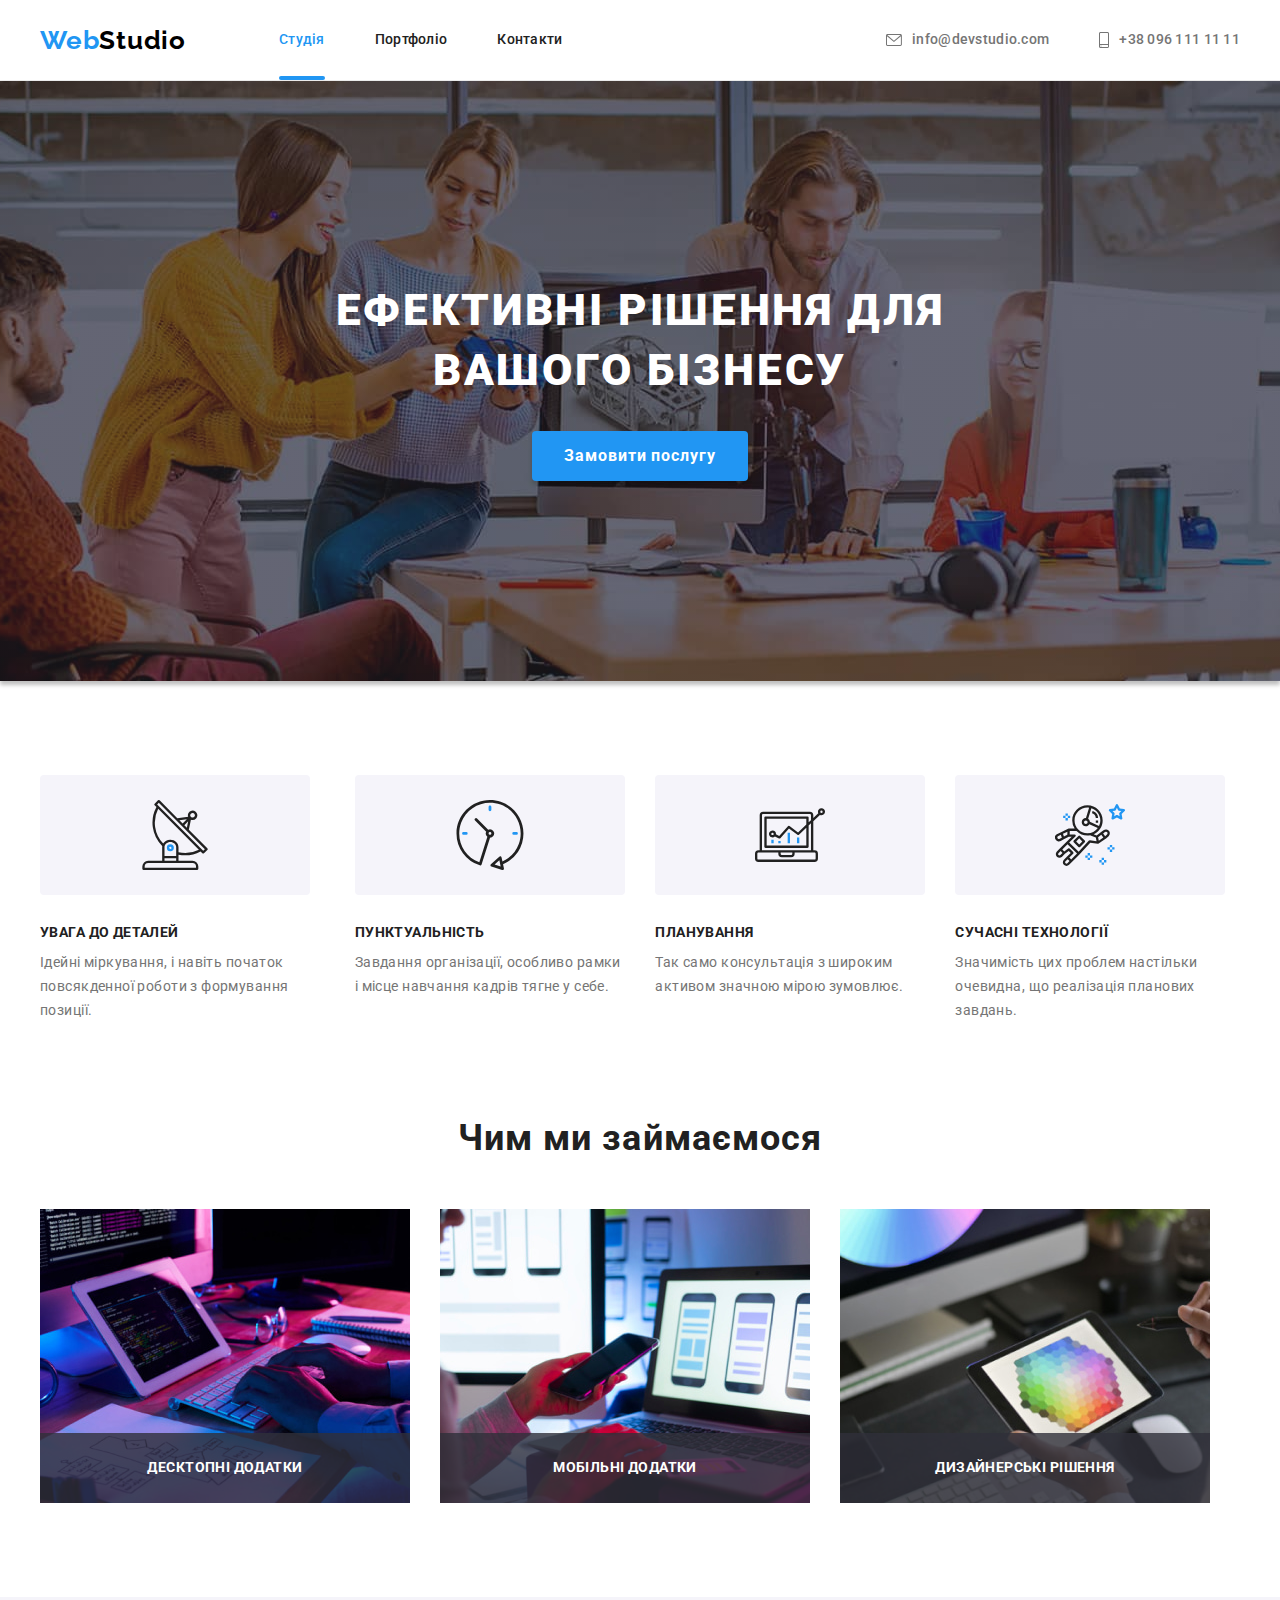
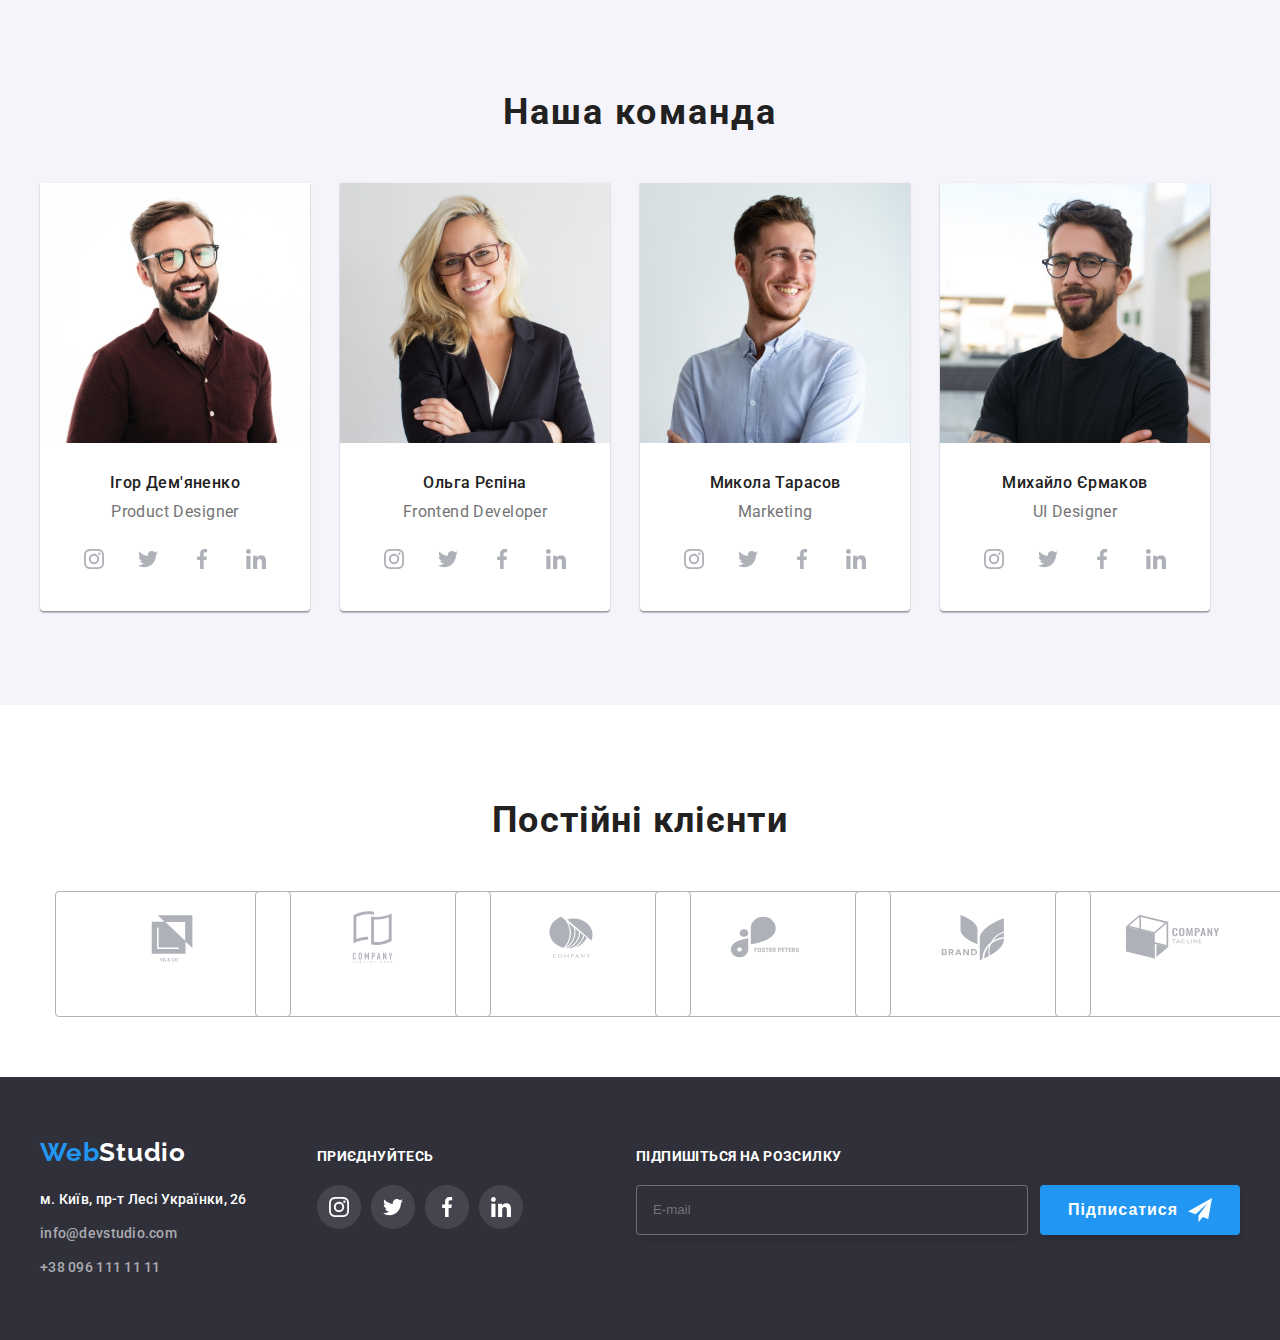
==== commit 2dec3ada: "connects sass" ====
--- a/index.html
+++ b/index.html
@@ -12,7 +12,8 @@
     <link rel="stylesheet" href="https://cdnjs.cloudflare.com/ajax/libs/modern-normalize/1.1.0/modern-normalize.min.css"
         integrity="sha512-wpPYUAdjBVSE4KJnH1VR1HeZfpl1ub8YT/NKx4PuQ5NmX2tKuGu6U/JRp5y+Y8XG2tV+wKQpNHVUX03MfMFn9Q=="
         crossorigin="anonymous" referrerpolicy="no-referrer" />
-    <link rel="stylesheet" href="./css/style.css"/>
+    <!-- <link rel="stylesheet" href="./css/style.css"/> -->
+    <link rel="stylesheet" href="./css/main.min.css">
 </head>
 <body>
 
@@ -120,7 +121,7 @@
                     <img class="card-list__img" src="./img/img_1.jpg" alt="фото Ігор Дем'яненко" width="270">
                 <h3 class="card-list__name">Ігор Дем'яненко</h3>
                 <p class="card-list__info"> <span lang="en">Product Designer</span></p>
-                    <ul class="social list">
+                    <ul class="social__list social__list--teams">
                     <li class="social__items">
                         <a href="#" class="social__link link">
                         <svg width="20" height="20" class="instagram icon">
@@ -148,7 +149,7 @@
                     <img class="card-list__img" src="./img/img_2.jpg" alt="фото Ольга Рєпіна" width="270">
                 <h3 class="card-list__name">Ольга Рєпіна</h3>
                 <p class="card-list__info"><span lang="en">Frontend Developer</span></p>
-                    <ul class="social list">
+                    <ul class="social__list social__list--teams">
                     <li class="social__items">
                     <a href="#" class="social__link link">
                         <svg width="20" height="20" class="instagram icon">
@@ -177,7 +178,7 @@
                     <img class="card-list__img" src="./img/img_3.jpg" alt="фото Микола Тарасов" width="270">
                 <h3 class="card-list__name">Микола Тарасов</h3>
                 <p class="card-list__info"><span lang="en">Marketing</span></p>
-                    <ul class="social list">
+                    <ul class="social__list social__list--teams">
                     <li class="social__items">
                     <a href="#" class="social__link link">
                         <svg width="20" height="20" class="instagram icon">
@@ -206,7 +207,7 @@
                     <img class="card-list__img" src="./img/img_4.jpg" alt="фото Михайло Єрмаков" width="270">
                 <h3 class="card-list__name">Михайло Єрмаков</h3>
                 <p class="card-list__info"><span lang="en">UI Designer</span></p>
-                    <ul class="social list">
+                    <ul class="social__list social__list--teams">
                     <li class="social__items">
                     <a href="#" class="social__link link">
                         <svg width="20" height="20" class="instagram icon">
@@ -309,25 +310,28 @@
 
        <div class="join">
         <p class="join__text">Приєднуйтесь</p>
-        <ul class="social list">
+        <ul class="social__list">
             <li class="social__items">
-                <a href="#" class="social__link link">
+                <a href="#" class="social__link social__link--footer">
                     <svg width="20" height="20" class="instagram icon">
                         <use href="./img/icons.svg#icon-instagram"></use>
                     </svg>
                 </a>
             </li>
-            <li class="social__items"><a href="#" class="social__link link">
+            <li class="social__items">
+                <a href="#" class="social__link social__link--footer">
                     <svg width="20" height="20" class="twitter icon">
                         <use href="./img/icons.svg#icon-twitter"></use>
                     </svg>
                 </a></li>
-            <li class="social__items"><a href="#" class="social__link link">
+            <li class="social__items">
+                <a href="#" class="social__link social__link--footer">
                     <svg width="20" height="20" class="facebook icon">
                         <use href="./img/icons.svg#icon-facebook"></use>
                     </svg>
                 </a></li>
-            <li class="social__items"><a href="#" class="social__link link">
+            <li class="social__items">
+                <a href="#" class="social__link social__link--footer">
                     <svg width="20" height="20" class="linkedin icon">
                         <use href="./img/icons.svg#icon-linkedin"></use>
                     </svg>
@@ -337,11 +341,11 @@
 
        <!-- footer-form -->
     <form class="footer-form">
-        <p class="footer-form-text">Підпишіться на розсилку</p>
-        <div class="footer-container">
-            <input type="email" placeholder="E-mail" class="footer-input">
-            <button type="submit" class="footer-form-btn">Підписатися
-                <svg width="24" height="24" class="footer-send-icon">
+        <p class="footer-form__text">Підпишіться на розсилку</p>
+        <div class="footer__container">
+            <input type="email" placeholder="E-mail" class="footer__input">
+            <button type="submit" class="footer-form__btn">Підписатися
+                <svg width="24" height="24" class="send-icon">
                     <use href="./img/icons.svg#icon-send"></use>
                 </svg>
             </button>
@@ -354,58 +358,58 @@
     
     <div class="backdrop is-hidden" data-modal>
         <div class="modal">
-            <button type="button" class="modal-close" data-modal-close>
-                <svg width="18" height="18" class="close-black-icon">
+            <button type="button" class="close__btn" data-modal-close>
+                <svg width="18" height="18" class="close__icon">
                     <use href="./img/icons.svg#icon-close-black"></use>
                 </svg>
             </button>
-            <p class="modal-title">Залиште свої дані, ми вам передзвонимо</p>
+            <p class="modal__title">Залиште свої дані, ми вам передзвонимо</p>
             <form>
-            <div class="modal-input-group-container">                
-                <div class="modal-input-group">
-                    <label for="name" class="modal-label">Ім'я</label>
-                    <div class="modal-input-wrapper">
-                        <input type="text" id="name" class="modal-input" placeholder=" ">
-                        <svg width="18" height="18" class="modal-input-icon">
+            <div class="modal__container">                
+                <div class="modal-input__group">
+                    <label for="name" class="modal__label">Ім'я</label>
+                    <div class="modal-input__wrapper">
+                        <input type="text" id="name" class="modal__input" placeholder=" ">
+                        <svg width="18" height="18" class="modal-input__icon">
                             <use href="./img/icons.svg#icon-person-black"></use>
                         </svg>
                     </div>
                 </div>
-                <div class="modal-input-group">
-                    <label for="tel" class="modal-label">Телефон</label>
-                    <div class="modal-input-wrapper">
-                        <input type="tel" id="tel" class="modal-input" placeholder=" ">
-                        <svg width="18" height="18" class="modal-input-icon">
+                <div class="modal-input__group">
+                    <label for="tel" class="modal__label">Телефон</label>
+                    <div class="modal-input__wrapper">
+                        <input type="tel" id="tel" class="modal__input" placeholder=" ">
+                        <svg width="18" height="18" class="modal-input__icon">
                             <use href="./img/icons.svg#icon-phone-black"></use>
                         </svg>
                     </div>
                 </div>
-                <div class="modal-input-group">
-                    <label for="email" class="modal-label">Пошта</label>
-                   <div class="modal-input-wrapper">
-                         <input type="email" id="email" class="modal-input" placeholder=" ">
-                        <svg width="18" height="18" class="modal-input-icon">
+                <div class="modal-input__group">
+                    <label for="email" class="modal__label">Пошта</label>
+                   <div class="modal-input__wrapper">
+                         <input type="email" id="email" class="modal__input" placeholder=" ">
+                        <svg width="18" height="18" class="modal-input__icon">
                              <use href="./img/icons.svg#icon-email-black"></use>
                          </svg>
                     </div>
                 </div>
-                <div class="modal-input-group">
-                    <label for="comment" class="modal-label">Коментар</label>
-                    <textarea name="comment" id="comment" class="modal-textarea" placeholder="Введіть текст"></textarea>
+                <div class="modal-input__group">
+                    <label for="comment" class="modal__label">Коментар</label>
+                    <textarea name="comment" id="comment" class="modal__textarea" placeholder="Введіть текст"></textarea>
                 </div>
             </div>
-                <div class="modal-input-politic">
-                    <input type="checkbox" name="politic" id="politic" class="modal-politic-check is-hidden">
-                    <label for="politic" class="modal-check-label">
-                        <span class="modal-check-container">
+                <div class="politic__container">
+                    <input type="checkbox" name="politic" id="politic" class="politic__check is-hidden">
+                    <label for="politic" class="politic__label">
+                        <span class="check__container">
                             <svg width="11" height="8">
                                 <use href="./img/icons.svg#icon-check"></use>
                             </svg>
                         </span>
                     Погоджуюся з розсилкою та приймаю
-                    <a class="modal-politic-link" href="./"> Умови договору</a></label>
+                    <a class="politic__link" href="./"> Умови договору</a></label>
                 </div>
-                <button type="submit" class="modal-submit-btn btn">Відправити</button>
+                <button type="submit" class="modal-submit__btn btn">Відправити</button>
             </form>
         </div>
     </div>
--- a/css/style.css
+++ b/css/style.css
@@ -575,11 +575,11 @@
     margin-left: auto;
 }
 
-.footer-container {
-    display: flex;
-}
-
-.footer-form-text {
+.footer__container {
+    display: flex;
+}
+
+.footer-form__text {
     font-weight: 700;
     font-size: 14px;
     line-height: 1.14;
@@ -589,7 +589,7 @@
     margin-bottom: 20px;
 }
 
-.footer-input {
+.footer__input {
     display: block;
     border: 1px solid rgba(255, 255, 255, 0.3);
     filter: drop-shadow(0px 4px 4px rgba(0, 0, 0, 0.15));
@@ -603,12 +603,12 @@
     transition: border-color 250ms cubic-bezier(0.4, 0, 0.2, 1);
 }
 
-.footer-input:hover,
-.footer-input:focus {
+.footer__input:hover,
+.footer__input:focus {
     border-color: var(--accent-color);
 }
 
-.footer-form-btn {
+.footer-form__btn {
     font-weight: 700;
     font-size: 16px;
     line-height: 1.88;
@@ -625,12 +625,12 @@
     transition: background-color 250ms cubic-bezier(0.4, 0, 0.2, 1);
 }
 
-.footer-form-btn:hover,
-.footer-form-btn:focus {
+.footer-form__btn:hover,
+.footer-form__btn:focus {
     background-color: var(--hover-button-color);
 }
 
-.footer-send-icon {
+.send-icon {
     fill: var(--primary-white-color);
     margin-left: 10px;
 }
@@ -663,7 +663,7 @@
     transform: translate(-50%, -50%) scaleX(0); 
 }
 
-.modal-close {
+.close__btn {
     position: absolute;
     top: 8px;
     right: 8px;
@@ -678,7 +678,7 @@
     transition: fill 250ms cubic-bezier(0.4, 0, 0.2, 1);
 }
 
-.modal-close:hover {
+.close__btn:hover {
     fill: var(--accent-color);
 }
 
@@ -688,7 +688,7 @@
     pointer-events: none;
 }
 
-.modal-title {
+.modal__title {
     font-weight: 700;
     font-size: 20px;
     line-height: 1.15;
@@ -698,7 +698,7 @@
     margin-bottom: 12px;
 }
 
-.modal-label {
+.modal__label {
     display: inline-block;
     font-weight: 400;
     font-size: 12px;
@@ -708,11 +708,11 @@
     margin-bottom: 4px;
 }
 
-.modal-input-wrapper {
+.modal-input__wrapper {
     position: relative;
 }
 
-.modal-input-icon {
+.modal-input__icon {
     position: absolute;
     top: 50%;
     left: 12px;
@@ -721,7 +721,7 @@
     
 }
  
-.modal-input {
+.modal__input {
     font-size: 12px;
     width: 100%;
     height: 40px;
@@ -732,21 +732,21 @@
     transition: border-color 250ms cubic-bezier(0.4, 0, 0.2, 1);
 }
 
-.modal-input:hover,
-.modal-input:focus {
+.modal__input:hover,
+.modal__input:focus {
     border-color: var(--accent-color);
 }
 
-.modal-input:hover + svg,
-.modal-input:focus + svg {
+.modal__input:hover + svg,
+.modal__input:focus + svg {
     fill: var(--accent-color);
 }
 
-.modal-input-group:not(:last-child){
+.modal-input__group:not(:last-child){
     margin-bottom: 10px;
 }
 
-.modal-textarea {
+.modal__textarea {
     font-size: 12px;
     font-weight: 400;
     line-height: 1.17;
@@ -762,12 +762,12 @@
     transition: border-color 250ms cubic-bezier(0.4, 0, 0.2, 1);
 }
 
-.modal-textarea:hover,
-.modal-textarea:focus {
+.modal__textarea:hover,
+.modal__textarea:focus {
     border-color: var(--accent-color);
 }
 
-.modal-input-politic {
+.politic__container {
     display: flex;
     margin-top: 20px;
     margin-bottom: 30px;
@@ -775,7 +775,7 @@
     justify-content: center;
 }
 
-.modal-check-label {
+.politic__label {
     font-weight: 400;
     font-size: 14px;
     line-height: 1.71;
@@ -785,7 +785,7 @@
     align-items: center;
 }
 
-.modal-check-container {
+.check__container {
     display: flex;
     align-items: center;
     justify-content: center;
@@ -796,20 +796,20 @@
     margin-right: 7px;
 }
 
-.modal-check-container svg {
+.check__container svg {
     fill: transparent;
 }
 
-.modal-politic-check:checked + label > span {
+.politic__check:checked + label > span {
     border: none;
     background-color: var(--accent-color);
 }
 
-.modal-politic-check:checked+label>span svg {
+.politic__check:checked+label>span svg {
     fill: var(--primary-white-color);
 }
 
-.modal-politic-link {
+.politic__link {
     font-weight: 400;
     font-size: 14px;
     line-height: 1.71;
@@ -819,7 +819,7 @@
     margin-left: 5px;
 }
 
-.modal-submit-btn {
+.modal-submit__btn {
     font-weight: 700;
     font-size: 16px;
     line-height: 1.88;
@@ -837,24 +837,24 @@
     transition: background-color 250ms cubic-bezier(0.4, 0, 0.2, 1);
 }
 
-.modal-submit-btn:focus,
-.modal-submit-btn:hover {
+.modal-submit__btn:focus,
+.modal-submit__btn:hover {
     background-color: var(--hover-button-color);
 }
 
 /* --portfolio-- */
 
-.portfolio-filtr-list {
+.filtr__list {
     display: flex;
     justify-content: center;
     margin-bottom: 50px;
 }
 
-.portfolio-filtr-item:not(:last-child) {
+.filtr__item:not(:last-child) {
     margin-right: 8px;
     
 }
-.filtr-btn {
+.filtr__btn {
     font-family: inherit;
     font-weight: 500;
     font-size: 16px;
@@ -870,8 +870,8 @@
     filter 250ms cubic-bezier(0.4, 0, 0.2, 1);
 }
 
-.filtr-btn:hover, 
-.filtr-btn:focus {
+.filtr__btn:hover, 
+.filtr__btn:focus {
     color: var(--primary-white-color);
     background-color: var(--accent-color);
     filter: drop-shadow(0px 4px 4px rgba(0, 0, 0, 0.25));
@@ -885,22 +885,22 @@
     color: var(--primary-text-color);
 }
 
-.portfolio-gallery-list {
+.gallery__list {
     display: flex;
     flex-wrap: wrap;
     margin: -15px;
 }
 
-.portfolio-gallery-item {
+.gallery__item {
     margin: 15px;
 }
 
-.portfolio-gallery-item-thumb {
+.gallery-item__thumb {
     position: relative;
     overflow: hidden;
 }
 
-.portfolio-gallery-hover-text {
+.gallery__text--hover {
     position: absolute;
     top: 0;
     width: 100%;
@@ -916,28 +916,28 @@
     transition: transform 250ms cubic-bezier(0.4, 0, 0.2, 1);
 }
 
-.portfolio-gallery-link:hover .portfolio-gallery-hover-text {
+.gallery__link:hover .gallery__text--hover {
     transform: translateY(0);
 }
 
-.portfolio-gallery-text {
+.gallery__text {
     font-size: 16px;
     line-height: 1.88;
     color: var(--second-text-color);
 }
 
-.portfolio-gallery-link:hover,
-.portfolio-gallery-link:focus {
+.gallery__link:hover,
+.gallery__link:focus {
     filter: drop-shadow(0px 4px 4px rgba(0, 0, 0, 0.25));
 }
 
-.portfolio-gallery-info {
+.gallery__info {
     background: var(--background-body-color);
     border: 1px solid var(--portfolio-gallery-info-border-color);
     border-top: none;
     padding: 20px 24px;
 }
 
-.portfolio-gallery-title {
+.gallery__title {
     margin-bottom: 4px;
 }
--- a/css/main.min.css
+++ b/css/main.min.css
@@ -0,0 +1 @@
+:root{--primary-text-color: #212121;--second-text-color: #757575;--primary-white-color: #FFFFFF;--accent-color: #2196F3;--logo-color: #000000;--icon-teams-color: #AFB1B8;--footer-address-color: rgba(255, 255, 255, 0.6);--background-body-color: #FFFFFF;--background-hero-color: #C4C4C4;--background-teams-color: #F5F4FA;--background-footer-color: #2F303A;--border-color: #ECECEC;--portfolio-gallery-info-border-color: #EEEEEE;--hover-button-color: #188CE8}p,h1,h2,h3,h4,h5,h6{margin:0px}ul{list-style:none;margin:0;padding-left:0}button{cursor:pointer}img{display:block}body{font-family:"Roboto",sans-serif;font-size:14px;line-height:1.71;letter-spacing:.03em;color:var(--primary-text-color);background:var(--background-body-color);margin:0}.container{width:1200px;padding:0px 15px;margin:0 auto}.is-hidden{position:absolute;width:1px;height:1px;margin:-1px;border:0;padding:0;white-space:nowrap;-webkit-clip-path:inset(100%);clip-path:inset(100%);clip:rect(0 0 0 0);overflow:hidden}section{padding-top:94px;padding-bottom:94px}a{font-weight:500;font-size:14px;line-height:1.14;letter-spacing:.02em;color:var(--primary-text-color);text-decoration:none}header .container{display:flex;align-items:center}.header{border-bottom:1px solid var(--border-color)}.navigation__list{display:flex}.navigation__item:not(:last-child){margin-right:50px}.logo{font-family:"Raleway",sans-serif;font-weight:700;font-size:26px;line-height:1.19;letter-spacing:.03em;color:var(--logo-color);margin-right:93px}.logo-web{color:var(--accent-color)}.navigation__link{display:flex;color:var(--primary-text-color);padding:32px 0;transition:color 250ms cubic-bezier(0.4, 0, 0.2, 1)}.navigation__link .navigation__link.current{display:flex;font-family:"Roboto";font-weight:500;font-size:14px;line-height:1.14;letter-spacing:.02em;color:var(--primary-text-color);padding:32px 0}.navigation__link.current{position:relative;color:var(--accent-color)}.navigation__link.current::after{content:"";width:100%;height:4px;border-radius:2px;background-color:var(--accent-color);position:absolute;bottom:0;left:0}.navigation__link:hover,.navigation__link:focus{color:var(--accent-color)}.contacts{display:flex;margin-left:auto;align-items:center}.icon__mail{fill:currentColor;margin-right:10px}.icon__tel{fill:currentColor;margin-right:10px}.contacts__mail,.contacts__tel{display:flex;align-items:center;font-weight:500;font-size:14px;line-height:1.14;letter-spacing:.02em;color:var(--second-text-color);padding:32px 0;transition:color 250ms cubic-bezier(0.4, 0, 0.2, 1)}.contacts__mail:hover,.contacts__mail:focus{color:var(--accent-color)}.contacts__tel:hover,.contacts__tel:focus{color:var(--accent-color)}.contacts__item:not(:last-child){margin-right:50px}.hero{margin:0 auto;text-align:center;background-image:linear-gradient(rgba(47, 48, 58, 0.4), rgba(47, 48, 58, 0.4)),url("../img/hero-bg.jpg");background-repeat:no-repeat;background-size:cover;background-position:center;max-width:1600px;background-color:var(--background-hero-color);box-shadow:0px 4px 4px rgba(0,0,0,.25);padding:200px 0}.hero__title{font-weight:900;font-size:44px;line-height:1.36;letter-spacing:.06em;text-transform:uppercase;color:var(--primary-white-color);margin-bottom:30px}.hero__btn{font-family:inherit;font-weight:700;font-size:16px;line-height:1.88;letter-spacing:.06em;color:var(--primary-white-color);background:var(--accent-color);min-width:216px;box-shadow:0px 4px 4px rgba(0,0,0,.15);border-radius:4px;border:none;padding:10px 32px;transition:background-color 250ms cubic-bezier(0.4, 0, 0.2, 1)}.hero__btn:hover,.hero__btn:focus{background-color:var(--hover-button-color)}.benefits__list{display:flex}.benefits__icon{display:flex;width:270px;height:120px;justify-content:center;align-items:center;border-radius:4px;background:var(--background-teams-color);margin-bottom:30px;transition:box-shadow 250ms cubic-bezier(0.4, 0, 0.2, 1)}.benefits__icon:hover,.benefits__icon:focus{box-shadow:0px 4px 4px rgba(0,0,0,.25)}.benefits__item:not(:last-child){margin-right:30px}.benefits__title{font-weight:700;font-size:14px;line-height:1.14;letter-spacing:.03em;text-transform:uppercase;color:var(--primary-text-color);margin-bottom:10px}.benefits__text{font-size:14px;line-height:1.71;letter-spacing:.03em;color:var(--second-text-color)}.about.no-padding-top{padding-top:0}.about__title{font-weight:700;font-size:36px;line-height:1.17;text-align:center;letter-spacing:.03em;color:var(--primary-text-color);margin-bottom:50px}.about__list{display:flex}.about__item:not(:last-child){margin-right:30px}.about__item{position:relative}.about__text{position:absolute;left:0;bottom:0;width:100%;font-weight:700;font-size:14px;line-height:1.14;text-align:center;letter-spacing:.03em;text-transform:uppercase;color:var(--primary-white-color);background:rgba(47,48,58,.8);padding:27px 0}.teams{background:var(--background-teams-color)}.teams__title{font-weight:700;font-size:36px;line-height:1.17;text-align:center;color:var(--primary-text-color);margin-top:0;margin-bottom:50px}.card-list{display:flex}.card-list__item{background:var(--background-body-color);box-shadow:0px 1px 3px rgba(0,0,0,.12),0px 1px 1px rgba(0,0,0,.14),0px 2px 1px rgba(0,0,0,.2);border-radius:0px 0px 4px 4px}.card-list__item:not(:last-child){margin-right:30px}.card-list__img{margin-bottom:30px}.card-list__name{font-weight:500;font-size:16px;line-height:1.19;text-align:center;color:var(--primary-text-color);margin-bottom:10px}.card-list__info{font-size:16px;line-height:1.19;text-align:center;color:var(--second-text-color);margin-bottom:16px}.social__list{display:flex;justify-content:center;align-items:center}.social__list--teams{margin-bottom:30px}.social__items{width:44px;height:44px}.social__items:not(:last-child){margin-right:10px}.social__link{display:flex;width:100%;height:100%;border-radius:50%;justify-content:center;align-items:center;color:var(--icon-teams-color);background-color:var(--background-body-color);transition:color 250ms cubic-bezier(0.4, 0, 0.2, 1),background-color 250ms cubic-bezier(0.4, 0, 0.2, 1)}.icon{fill:currentColor}.social__link:hover,.social__link:focus{color:var(--primary-white-color);background-color:var(--accent-color)}.regular-customers__title{font-weight:700;font-size:36px;line-height:1.17;text-align:center;letter-spacing:.03em;color:var(--primary-text-color);margin-bottom:50px}.regular-customers__list{display:flex;justify-content:center;align-items:center}.regular-customers__item{width:170px;height:92px}.regular-customers__item:not(:last-child){margin-right:30px}.regular-customers__link{display:flex;width:100%;height:100%;justify-content:center;align-content:center;border:1px solid var(--icon-teams-color);border-radius:4px;padding:16px 32px;cursor:pointer;color:var(--icon-teams-color);transition:color 250ms cubic-bezier(0.4, 0, 0.2, 1),border-color 250ms cubic-bezier(0.4, 0, 0.2, 1)}.regular-customers__icon{fill:currentColor}.regular-customers__link:hover,.regular-customers__link:focus{color:var(--accent-color);border-color:var(--accent-color)}.footer{background:var(--background-footer-color);padding:60px 0}.footer-wrap{display:flex;align-items:baseline}.footer-address__wrap{display:inline-block}.logo--light{display:block;font-family:"Raleway",sans-serif;font-weight:700;font-size:26px;line-height:1.19;letter-spacing:.03em;color:var(--primary-white-color);margin-bottom:20px}.address{font-style:normal}.address__link{color:var(--primary-white-color);transition:color 250ms cubic-bezier(0.4, 0, 0.2, 1)}.address__list{display:block}.address__items:not(:last-child){margin-bottom:10px}.address__mail,.address__tel{color:var(--footer-address-color);transition:color 250ms cubic-bezier(0.4, 0, 0.2, 1)}.address__link:hover,.address__link:focus{color:var(--accent-color)}.address__mail:hover,.address__mail:focus{color:var(--accent-color)}.address__tel:hover,.address__tel:focus{color:var(--accent-color)}.join{display:inline-block;margin-left:70px}.join__text{font-weight:700;font-size:14px;line-height:1.14;letter-spacing:.03em;text-transform:uppercase;color:var(--primary-white-color);margin-bottom:20px}.social__link--footer{color:var(--primary-white-color);background:rgba(255,255,255,.1);transition:background-color 250ms cubic-bezier(0.4, 0, 0.2, 1)}.social__link.link:hover,.social__link.link:focus{background-color:var(--accent-color)}.footer-form{margin-left:auto}.footer__container{display:flex}.footer-form__text{font-weight:700;font-size:14px;line-height:1.14;letter-spacing:.03em;text-transform:uppercase;color:var(--primary-white-color);margin-bottom:20px}.footer__input{display:block;border:1px solid rgba(255,255,255,.3);filter:drop-shadow(0px 4px 4px rgba(0, 0, 0, 0.15));border-radius:4px;background-color:var(--background-footer-color);outline:none;width:358px;padding:15px 16px;margin-right:12px;color:var(--primary-white-color);transition:border-color 250ms cubic-bezier(0.4, 0, 0.2, 1)}.footer__input:hover,.footer__input:focus{border-color:var(--accent-color)}.footer-form__btn{font-weight:700;font-size:16px;line-height:1.88;display:flex;align-items:center;text-align:center;letter-spacing:.06em;color:var(--primary-white-color);background-color:var(--accent-color);box-shadow:0px 4px 4px rgba(0,0,0,.15);border-radius:4px;border:none;padding:10px 28px;transition:background-color 250ms cubic-bezier(0.4, 0, 0.2, 1)}.footer-form__btn:hover,.footer-form__btn:focus{background-color:var(--hover-button-color)}.send-icon{fill:var(--primary-white-color);margin-left:10px}.backdrop{position:fixed;top:0;width:100%;height:100%;background-color:rgba(0,0,0,.2);transition:opacity 250ms linear,visibility 250ms linear}.modal{position:absolute;top:50%;left:50%;transform:translate(-50%, -50%) scale(1);width:528px;min-height:581px;background-color:#fff;border-radius:4px;padding:40px;transition:transform 250ms linear}.backdrop.is-hidden .modal{transform:translate(-50%, -50%) scaleX(0)}.close__btn{position:absolute;top:8px;right:8px;width:30px;height:30px;border:1px solid rgba(0,0,0,.1);background:var(--background-body-color);border-radius:50%;display:flex;align-items:center;justify-content:center;transition:fill 250ms cubic-bezier(0.4, 0, 0.2, 1)}.close__btn:hover{fill:var(--accent-color)}.is-hidden{opacity:0;visibility:hidden;pointer-events:none}.modal__title{font-weight:700;font-size:20px;line-height:1.15;text-align:center;letter-spacing:.03em;color:var(--primary-text-color);margin-bottom:12px}.modal__label{display:inline-block;font-weight:400;font-size:12px;line-height:1.17;letter-spacing:.01em;color:var(--second-text-color);margin-bottom:4px}.modal-input__wrapper{position:relative}.modal-input__icon{position:absolute;top:50%;left:12px;transform:translateY(-50%);transition:fill 250ms cubic-bezier(0.4, 0, 0.2, 1)}.modal__input{font-size:12px;width:100%;height:40px;border:1px solid rgba(33,33,33,.2);border-radius:4px;padding-left:42px;outline:none;transition:border-color 250ms cubic-bezier(0.4, 0, 0.2, 1)}.modal__input:hover,.modal__input:focus{border-color:var(--accent-color)}.modal__input:hover+svg,.modal__input:focus+svg{fill:var(--accent-color)}.modal-input__group:not(:last-child){margin-bottom:10px}.modal__textarea{font-size:12px;font-weight:400;line-height:1.17;letter-spacing:.01em;width:100%;padding:12px 16px;resize:vertical;height:120px;resize:none;border:1px solid rgba(33,33,33,.2);border-radius:4px;outline:none;transition:border-color 250ms cubic-bezier(0.4, 0, 0.2, 1)}.modal__textarea:hover,.modal__textarea:focus{border-color:var(--accent-color)}.politic__container{display:flex;margin-top:20px;margin-bottom:30px;align-items:center;justify-content:center}.politic__label{font-weight:400;font-size:14px;line-height:1.71;letter-spacing:.03em;color:var(--second-text-color);display:flex;align-items:center}.check__container{display:flex;align-items:center;justify-content:center;width:16px;height:16px;border:2px solid var(--primary-text-color);border-radius:4px;margin-right:7px}.check__container svg{fill:rgba(0,0,0,0)}.politic__check:checked+label>span{border:none;background-color:var(--accent-color)}.politic__check:checked+label>span svg{fill:var(--primary-white-color)}.politic__link{font-weight:400;font-size:14px;line-height:1.71;letter-spacing:.03em;-webkit-text-decoration-line:underline;text-decoration-line:underline;color:var(--accent-color);margin-left:5px}.modal-submit__btn{font-weight:700;font-size:16px;line-height:1.88;display:flex;align-items:center;text-align:center;letter-spacing:.06em;color:var(--primary-white-color);background-color:var(--accent-color);padding:10px 52px;box-shadow:0px 4px 4px rgba(0,0,0,.15);border-radius:4px;border:none;margin:auto;transition:background-color 250ms cubic-bezier(0.4, 0, 0.2, 1)}.modal-submit__btn:focus,.modal-submit__btn:hover{background-color:var(--hover-button-color)}.filtr__list{display:flex;justify-content:center;margin-bottom:50px}.filtr__item:not(:last-child){margin-right:8px}.filtr__btn{font-family:inherit;font-weight:500;font-size:16px;line-height:1.62;text-align:center;color:var(--primary-text-color);cursor:pointer;padding:6px 25px;border-radius:4px;border:none;transition:color 250ms cubic-bezier(0.4, 0, 0.2, 1),background-color 250ms cubic-bezier(0.4, 0, 0.2, 1),filter 250ms cubic-bezier(0.4, 0, 0.2, 1)}.filtr__btn:hover,.filtr__btn:focus{color:var(--primary-white-color);background-color:var(--accent-color);filter:drop-shadow(0px 4px 4px rgba(0, 0, 0, 0.25))}h2{font-weight:700;font-size:18px;line-height:2;letter-spacing:.06em;color:var(--primary-text-color)}.gallery__list{display:flex;flex-wrap:wrap;margin:-15px}.gallery__item{margin:15px}.gallery-item__thumb{position:relative;overflow:hidden}.gallery__text--hover{position:absolute;top:0;width:100%;height:100%;font-weight:400;font-size:18px;line-height:1.56;letter-spacing:.03em;padding:63px 24px;color:var(--primary-white-color);background-color:rgba(33,150,243,.9);transform:translateY(100%);transition:transform 250ms cubic-bezier(0.4, 0, 0.2, 1)}.gallery__link:hover .gallery__text--hover{transform:translateY(0)}.gallery__text{font-size:16px;line-height:1.88;color:var(--second-text-color)}.gallery__link:hover,.gallery__link:focus{filter:drop-shadow(0px 4px 4px rgba(0, 0, 0, 0.25))}.gallery__info{background:var(--background-body-color);border:1px solid var(--portfolio-gallery-info-border-color);border-top:none;padding:20px 24px}.gallery__title{margin-bottom:4px}/*# sourceMappingURL=main.min.css.map */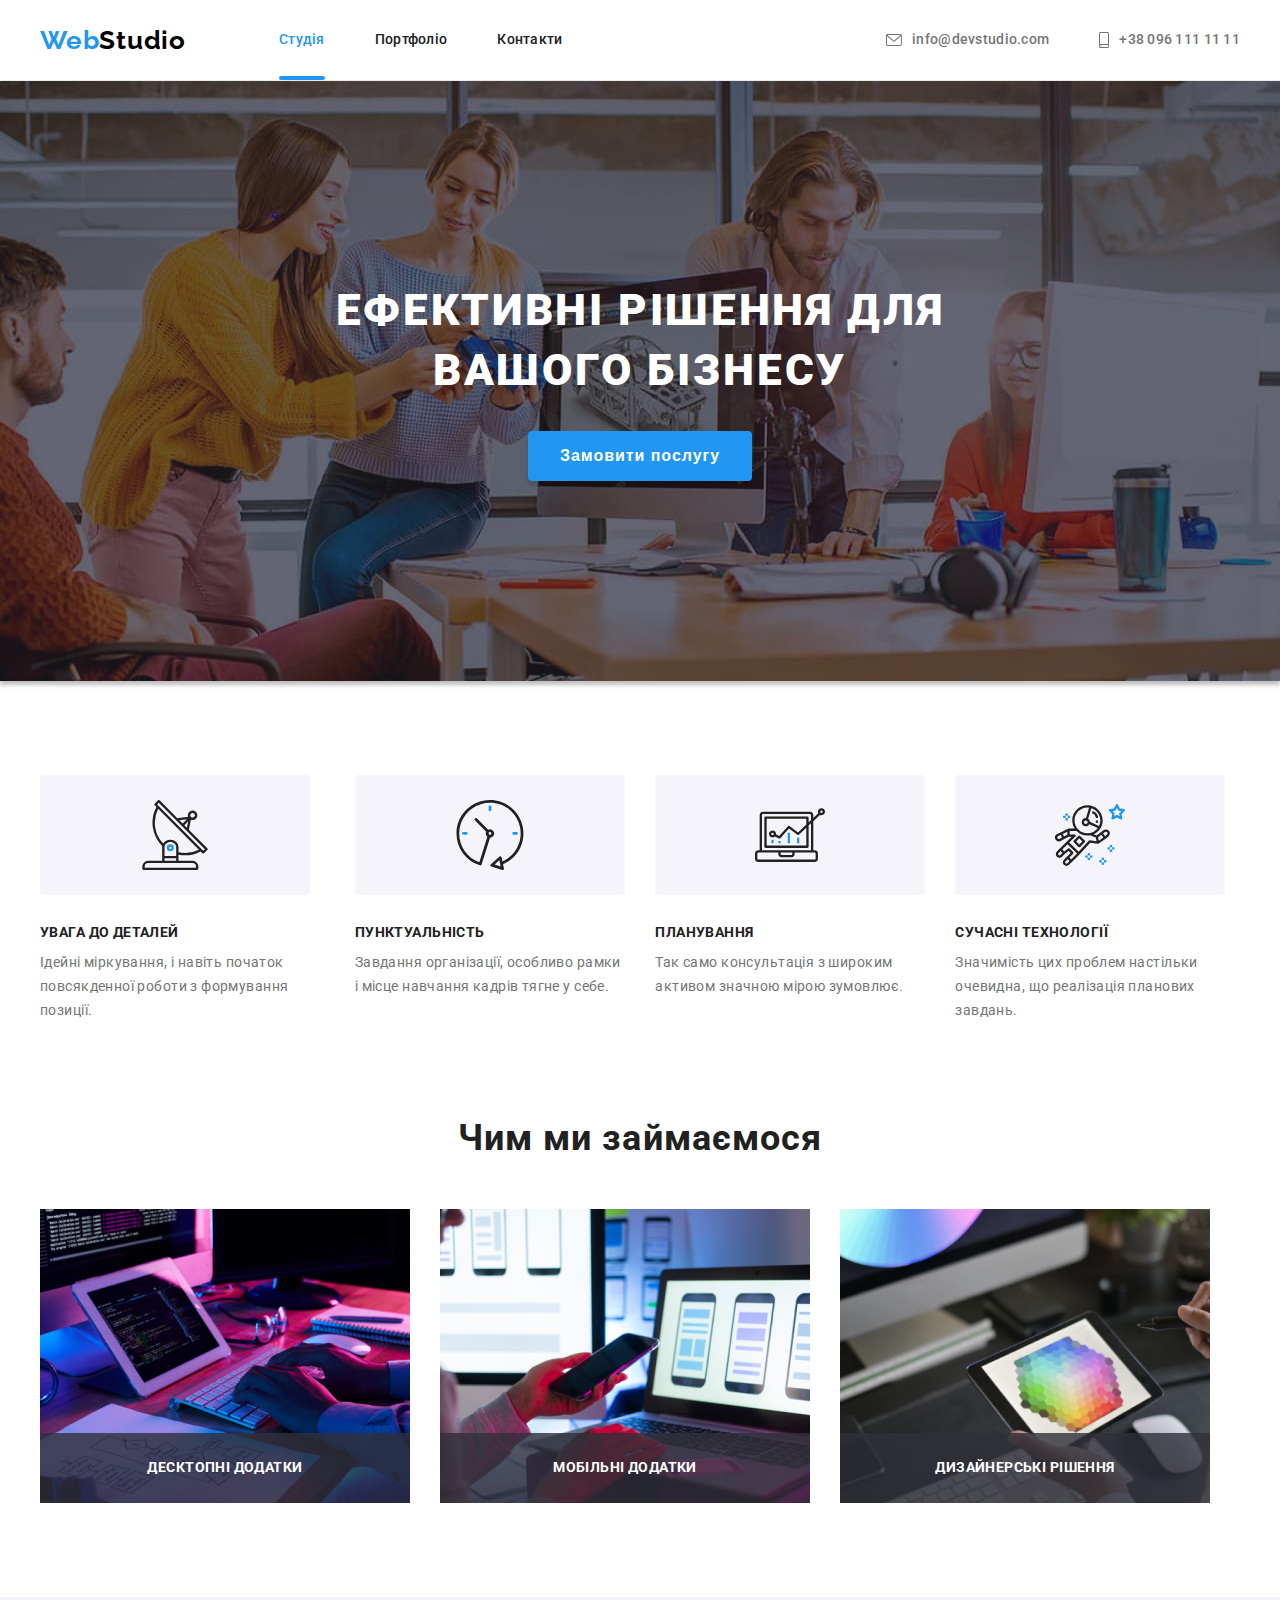
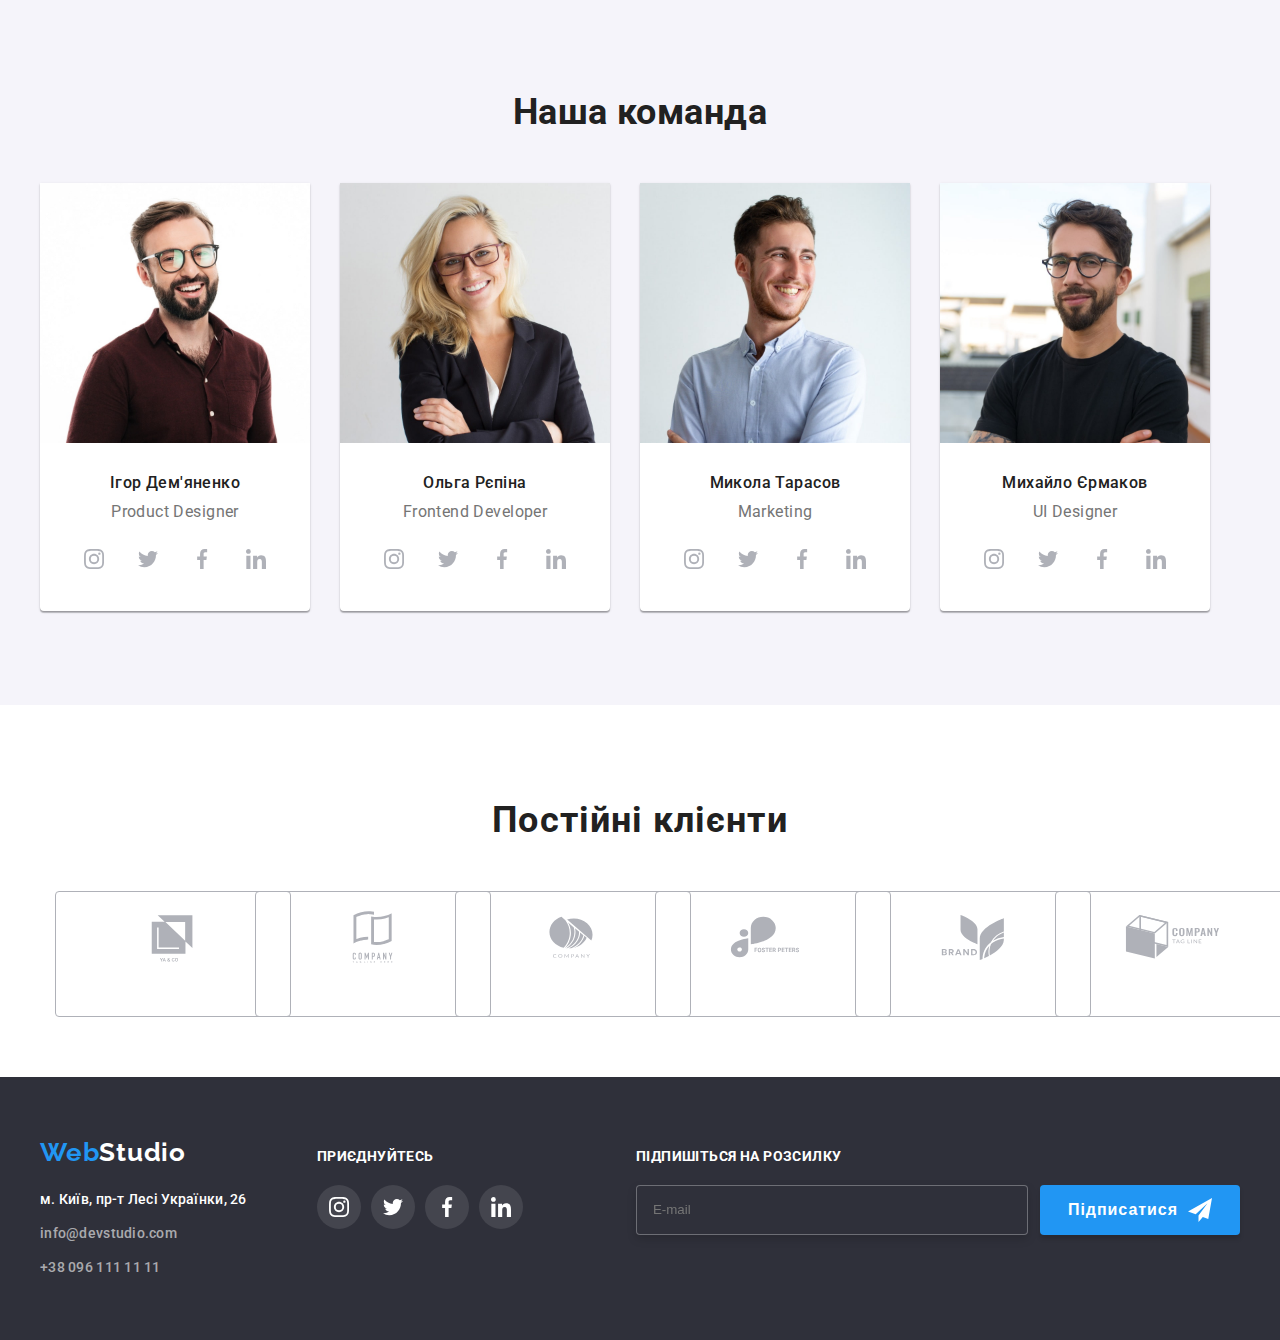
==== commit 7452a7cd: "finished hw-07" ====
--- a/index.html
+++ b/index.html
@@ -12,7 +12,6 @@
     <link rel="stylesheet" href="https://cdnjs.cloudflare.com/ajax/libs/modern-normalize/1.1.0/modern-normalize.min.css"
         integrity="sha512-wpPYUAdjBVSE4KJnH1VR1HeZfpl1ub8YT/NKx4PuQ5NmX2tKuGu6U/JRp5y+Y8XG2tV+wKQpNHVUX03MfMFn9Q=="
         crossorigin="anonymous" referrerpolicy="no-referrer" />
-    <!-- <link rel="stylesheet" href="./css/style.css"/> -->
     <link rel="stylesheet" href="./css/main.min.css">
 </head>
 <body>
@@ -20,7 +19,7 @@
     <!--header-->
     <header class="header">
         <div class="container">
-            <a class="logo" href="./"><span class="logo-web">Web</span>Studio</a>
+            <a class="logo logo--dark" href="./"><span class="logo-web">Web</span>Studio</a>
             <nav class="navigation">
                 <ul class="navigation__list">
                     <li class="navigation__item"><a class="navigation__link current" href="./index.html">Студія</a> </li>
@@ -28,7 +27,7 @@
                     <li class="navigation__item"><a class="navigation__link" href="./">Контакти</a> </li>
                 </ul>
             </nav>
-            <ul class="contacts">
+            <ul class="contacts__list">
                 <li class="contacts__item">
                     <a class="contacts__mail" href="mailto:info@devstudio.com">
                         <svg width="16" height="12" class="icon__mail">
@@ -50,14 +49,14 @@
         <section class="hero">
             <div class="container">
             <h1 class="hero__title">Ефективні рішення для<br>вашого бізнесу</h1>
-<button class="hero__btn" type="button" data-modal-open>Замовити послугу</button>
+<button class="hero__btn btn" type="button" data-modal-open>Замовити послугу</button>
             </div>
         </section>
 
     <!--benefits-->
         <section class="benefits">
             <div class="container">
-            <h2 class="is-hidden">Наші переваги</h2>
+            <h2 class="visually-hidden">Наші переваги</h2>
             <ul class="benefits__list">
                 <li class="benefits__item">
                     <div class="benefits__icon"><svg width="70" height="70">
@@ -236,7 +235,7 @@
         </div>
     </section>
 
-<!--Постійні клієнти-->
+<!--Regular customers-->
 
 <section class="regular-customers">
     <div class="container">
@@ -294,7 +293,7 @@
     <footer class="footer">
         <div class="container footer-wrap">
        <div class="footer-address__wrap">
-        <a class="logo--light link" href="./"><span class="logo-web">Web</span>Studio</a>
+        <a class="logo logo--light" href="./"><span class="logo-web">Web</span>Studio</a>
         <address class="address">
             <ul class="address__list">
                 <li class="address__items"><a class="address__link link" href="https://goo.gl/maps/XY3cWYFSVSTvKniZ9"
@@ -342,9 +341,9 @@
        <!-- footer-form -->
     <form class="footer-form">
         <p class="footer-form__text">Підпишіться на розсилку</p>
-        <div class="footer__container">
-            <input type="email" placeholder="E-mail" class="footer__input">
-            <button type="submit" class="footer-form__btn">Підписатися
+        <div class="footer-form__container">
+            <input type="email" placeholder="E-mail" class="footer-form__input">
+            <button type="submit" class="footer-form__btn btn">Підписатися
                 <svg width="24" height="24" class="send-icon">
                     <use href="./img/icons.svg#icon-send"></use>
                 </svg>
@@ -399,7 +398,7 @@
                 </div>
             </div>
                 <div class="politic__container">
-                    <input type="checkbox" name="politic" id="politic" class="politic__check is-hidden">
+                    <input type="checkbox" name="politic" id="politic" class="politic__check visually-hidden">
                     <label for="politic" class="politic__label">
                         <span class="check__container">
                             <svg width="11" height="8">
--- a/css/main.min.css
+++ b/css/main.min.css
@@ -1 +1 @@
-:root{--primary-text-color: #212121;--second-text-color: #757575;--primary-white-color: #FFFFFF;--accent-color: #2196F3;--logo-color: #000000;--icon-teams-color: #AFB1B8;--footer-address-color: rgba(255, 255, 255, 0.6);--background-body-color: #FFFFFF;--background-hero-color: #C4C4C4;--background-teams-color: #F5F4FA;--background-footer-color: #2F303A;--border-color: #ECECEC;--portfolio-gallery-info-border-color: #EEEEEE;--hover-button-color: #188CE8}p,h1,h2,h3,h4,h5,h6{margin:0px}ul{list-style:none;margin:0;padding-left:0}button{cursor:pointer}img{display:block}body{font-family:"Roboto",sans-serif;font-size:14px;line-height:1.71;letter-spacing:.03em;color:var(--primary-text-color);background:var(--background-body-color);margin:0}.container{width:1200px;padding:0px 15px;margin:0 auto}.is-hidden{position:absolute;width:1px;height:1px;margin:-1px;border:0;padding:0;white-space:nowrap;-webkit-clip-path:inset(100%);clip-path:inset(100%);clip:rect(0 0 0 0);overflow:hidden}section{padding-top:94px;padding-bottom:94px}a{font-weight:500;font-size:14px;line-height:1.14;letter-spacing:.02em;color:var(--primary-text-color);text-decoration:none}header .container{display:flex;align-items:center}.header{border-bottom:1px solid var(--border-color)}.navigation__list{display:flex}.navigation__item:not(:last-child){margin-right:50px}.logo{font-family:"Raleway",sans-serif;font-weight:700;font-size:26px;line-height:1.19;letter-spacing:.03em;color:var(--logo-color);margin-right:93px}.logo-web{color:var(--accent-color)}.navigation__link{display:flex;color:var(--primary-text-color);padding:32px 0;transition:color 250ms cubic-bezier(0.4, 0, 0.2, 1)}.navigation__link .navigation__link.current{display:flex;font-family:"Roboto";font-weight:500;font-size:14px;line-height:1.14;letter-spacing:.02em;color:var(--primary-text-color);padding:32px 0}.navigation__link.current{position:relative;color:var(--accent-color)}.navigation__link.current::after{content:"";width:100%;height:4px;border-radius:2px;background-color:var(--accent-color);position:absolute;bottom:0;left:0}.navigation__link:hover,.navigation__link:focus{color:var(--accent-color)}.contacts{display:flex;margin-left:auto;align-items:center}.icon__mail{fill:currentColor;margin-right:10px}.icon__tel{fill:currentColor;margin-right:10px}.contacts__mail,.contacts__tel{display:flex;align-items:center;font-weight:500;font-size:14px;line-height:1.14;letter-spacing:.02em;color:var(--second-text-color);padding:32px 0;transition:color 250ms cubic-bezier(0.4, 0, 0.2, 1)}.contacts__mail:hover,.contacts__mail:focus{color:var(--accent-color)}.contacts__tel:hover,.contacts__tel:focus{color:var(--accent-color)}.contacts__item:not(:last-child){margin-right:50px}.hero{margin:0 auto;text-align:center;background-image:linear-gradient(rgba(47, 48, 58, 0.4), rgba(47, 48, 58, 0.4)),url("../img/hero-bg.jpg");background-repeat:no-repeat;background-size:cover;background-position:center;max-width:1600px;background-color:var(--background-hero-color);box-shadow:0px 4px 4px rgba(0,0,0,.25);padding:200px 0}.hero__title{font-weight:900;font-size:44px;line-height:1.36;letter-spacing:.06em;text-transform:uppercase;color:var(--primary-white-color);margin-bottom:30px}.hero__btn{font-family:inherit;font-weight:700;font-size:16px;line-height:1.88;letter-spacing:.06em;color:var(--primary-white-color);background:var(--accent-color);min-width:216px;box-shadow:0px 4px 4px rgba(0,0,0,.15);border-radius:4px;border:none;padding:10px 32px;transition:background-color 250ms cubic-bezier(0.4, 0, 0.2, 1)}.hero__btn:hover,.hero__btn:focus{background-color:var(--hover-button-color)}.benefits__list{display:flex}.benefits__icon{display:flex;width:270px;height:120px;justify-content:center;align-items:center;border-radius:4px;background:var(--background-teams-color);margin-bottom:30px;transition:box-shadow 250ms cubic-bezier(0.4, 0, 0.2, 1)}.benefits__icon:hover,.benefits__icon:focus{box-shadow:0px 4px 4px rgba(0,0,0,.25)}.benefits__item:not(:last-child){margin-right:30px}.benefits__title{font-weight:700;font-size:14px;line-height:1.14;letter-spacing:.03em;text-transform:uppercase;color:var(--primary-text-color);margin-bottom:10px}.benefits__text{font-size:14px;line-height:1.71;letter-spacing:.03em;color:var(--second-text-color)}.about.no-padding-top{padding-top:0}.about__title{font-weight:700;font-size:36px;line-height:1.17;text-align:center;letter-spacing:.03em;color:var(--primary-text-color);margin-bottom:50px}.about__list{display:flex}.about__item:not(:last-child){margin-right:30px}.about__item{position:relative}.about__text{position:absolute;left:0;bottom:0;width:100%;font-weight:700;font-size:14px;line-height:1.14;text-align:center;letter-spacing:.03em;text-transform:uppercase;color:var(--primary-white-color);background:rgba(47,48,58,.8);padding:27px 0}.teams{background:var(--background-teams-color)}.teams__title{font-weight:700;font-size:36px;line-height:1.17;text-align:center;color:var(--primary-text-color);margin-top:0;margin-bottom:50px}.card-list{display:flex}.card-list__item{background:var(--background-body-color);box-shadow:0px 1px 3px rgba(0,0,0,.12),0px 1px 1px rgba(0,0,0,.14),0px 2px 1px rgba(0,0,0,.2);border-radius:0px 0px 4px 4px}.card-list__item:not(:last-child){margin-right:30px}.card-list__img{margin-bottom:30px}.card-list__name{font-weight:500;font-size:16px;line-height:1.19;text-align:center;color:var(--primary-text-color);margin-bottom:10px}.card-list__info{font-size:16px;line-height:1.19;text-align:center;color:var(--second-text-color);margin-bottom:16px}.social__list{display:flex;justify-content:center;align-items:center}.social__list--teams{margin-bottom:30px}.social__items{width:44px;height:44px}.social__items:not(:last-child){margin-right:10px}.social__link{display:flex;width:100%;height:100%;border-radius:50%;justify-content:center;align-items:center;color:var(--icon-teams-color);background-color:var(--background-body-color);transition:color 250ms cubic-bezier(0.4, 0, 0.2, 1),background-color 250ms cubic-bezier(0.4, 0, 0.2, 1)}.icon{fill:currentColor}.social__link:hover,.social__link:focus{color:var(--primary-white-color);background-color:var(--accent-color)}.regular-customers__title{font-weight:700;font-size:36px;line-height:1.17;text-align:center;letter-spacing:.03em;color:var(--primary-text-color);margin-bottom:50px}.regular-customers__list{display:flex;justify-content:center;align-items:center}.regular-customers__item{width:170px;height:92px}.regular-customers__item:not(:last-child){margin-right:30px}.regular-customers__link{display:flex;width:100%;height:100%;justify-content:center;align-content:center;border:1px solid var(--icon-teams-color);border-radius:4px;padding:16px 32px;cursor:pointer;color:var(--icon-teams-color);transition:color 250ms cubic-bezier(0.4, 0, 0.2, 1),border-color 250ms cubic-bezier(0.4, 0, 0.2, 1)}.regular-customers__icon{fill:currentColor}.regular-customers__link:hover,.regular-customers__link:focus{color:var(--accent-color);border-color:var(--accent-color)}.footer{background:var(--background-footer-color);padding:60px 0}.footer-wrap{display:flex;align-items:baseline}.footer-address__wrap{display:inline-block}.logo--light{display:block;font-family:"Raleway",sans-serif;font-weight:700;font-size:26px;line-height:1.19;letter-spacing:.03em;color:var(--primary-white-color);margin-bottom:20px}.address{font-style:normal}.address__link{color:var(--primary-white-color);transition:color 250ms cubic-bezier(0.4, 0, 0.2, 1)}.address__list{display:block}.address__items:not(:last-child){margin-bottom:10px}.address__mail,.address__tel{color:var(--footer-address-color);transition:color 250ms cubic-bezier(0.4, 0, 0.2, 1)}.address__link:hover,.address__link:focus{color:var(--accent-color)}.address__mail:hover,.address__mail:focus{color:var(--accent-color)}.address__tel:hover,.address__tel:focus{color:var(--accent-color)}.join{display:inline-block;margin-left:70px}.join__text{font-weight:700;font-size:14px;line-height:1.14;letter-spacing:.03em;text-transform:uppercase;color:var(--primary-white-color);margin-bottom:20px}.social__link--footer{color:var(--primary-white-color);background:rgba(255,255,255,.1);transition:background-color 250ms cubic-bezier(0.4, 0, 0.2, 1)}.social__link.link:hover,.social__link.link:focus{background-color:var(--accent-color)}.footer-form{margin-left:auto}.footer__container{display:flex}.footer-form__text{font-weight:700;font-size:14px;line-height:1.14;letter-spacing:.03em;text-transform:uppercase;color:var(--primary-white-color);margin-bottom:20px}.footer__input{display:block;border:1px solid rgba(255,255,255,.3);filter:drop-shadow(0px 4px 4px rgba(0, 0, 0, 0.15));border-radius:4px;background-color:var(--background-footer-color);outline:none;width:358px;padding:15px 16px;margin-right:12px;color:var(--primary-white-color);transition:border-color 250ms cubic-bezier(0.4, 0, 0.2, 1)}.footer__input:hover,.footer__input:focus{border-color:var(--accent-color)}.footer-form__btn{font-weight:700;font-size:16px;line-height:1.88;display:flex;align-items:center;text-align:center;letter-spacing:.06em;color:var(--primary-white-color);background-color:var(--accent-color);box-shadow:0px 4px 4px rgba(0,0,0,.15);border-radius:4px;border:none;padding:10px 28px;transition:background-color 250ms cubic-bezier(0.4, 0, 0.2, 1)}.footer-form__btn:hover,.footer-form__btn:focus{background-color:var(--hover-button-color)}.send-icon{fill:var(--primary-white-color);margin-left:10px}.backdrop{position:fixed;top:0;width:100%;height:100%;background-color:rgba(0,0,0,.2);transition:opacity 250ms linear,visibility 250ms linear}.modal{position:absolute;top:50%;left:50%;transform:translate(-50%, -50%) scale(1);width:528px;min-height:581px;background-color:#fff;border-radius:4px;padding:40px;transition:transform 250ms linear}.backdrop.is-hidden .modal{transform:translate(-50%, -50%) scaleX(0)}.close__btn{position:absolute;top:8px;right:8px;width:30px;height:30px;border:1px solid rgba(0,0,0,.1);background:var(--background-body-color);border-radius:50%;display:flex;align-items:center;justify-content:center;transition:fill 250ms cubic-bezier(0.4, 0, 0.2, 1)}.close__btn:hover{fill:var(--accent-color)}.is-hidden{opacity:0;visibility:hidden;pointer-events:none}.modal__title{font-weight:700;font-size:20px;line-height:1.15;text-align:center;letter-spacing:.03em;color:var(--primary-text-color);margin-bottom:12px}.modal__label{display:inline-block;font-weight:400;font-size:12px;line-height:1.17;letter-spacing:.01em;color:var(--second-text-color);margin-bottom:4px}.modal-input__wrapper{position:relative}.modal-input__icon{position:absolute;top:50%;left:12px;transform:translateY(-50%);transition:fill 250ms cubic-bezier(0.4, 0, 0.2, 1)}.modal__input{font-size:12px;width:100%;height:40px;border:1px solid rgba(33,33,33,.2);border-radius:4px;padding-left:42px;outline:none;transition:border-color 250ms cubic-bezier(0.4, 0, 0.2, 1)}.modal__input:hover,.modal__input:focus{border-color:var(--accent-color)}.modal__input:hover+svg,.modal__input:focus+svg{fill:var(--accent-color)}.modal-input__group:not(:last-child){margin-bottom:10px}.modal__textarea{font-size:12px;font-weight:400;line-height:1.17;letter-spacing:.01em;width:100%;padding:12px 16px;resize:vertical;height:120px;resize:none;border:1px solid rgba(33,33,33,.2);border-radius:4px;outline:none;transition:border-color 250ms cubic-bezier(0.4, 0, 0.2, 1)}.modal__textarea:hover,.modal__textarea:focus{border-color:var(--accent-color)}.politic__container{display:flex;margin-top:20px;margin-bottom:30px;align-items:center;justify-content:center}.politic__label{font-weight:400;font-size:14px;line-height:1.71;letter-spacing:.03em;color:var(--second-text-color);display:flex;align-items:center}.check__container{display:flex;align-items:center;justify-content:center;width:16px;height:16px;border:2px solid var(--primary-text-color);border-radius:4px;margin-right:7px}.check__container svg{fill:rgba(0,0,0,0)}.politic__check:checked+label>span{border:none;background-color:var(--accent-color)}.politic__check:checked+label>span svg{fill:var(--primary-white-color)}.politic__link{font-weight:400;font-size:14px;line-height:1.71;letter-spacing:.03em;-webkit-text-decoration-line:underline;text-decoration-line:underline;color:var(--accent-color);margin-left:5px}.modal-submit__btn{font-weight:700;font-size:16px;line-height:1.88;display:flex;align-items:center;text-align:center;letter-spacing:.06em;color:var(--primary-white-color);background-color:var(--accent-color);padding:10px 52px;box-shadow:0px 4px 4px rgba(0,0,0,.15);border-radius:4px;border:none;margin:auto;transition:background-color 250ms cubic-bezier(0.4, 0, 0.2, 1)}.modal-submit__btn:focus,.modal-submit__btn:hover{background-color:var(--hover-button-color)}.filtr__list{display:flex;justify-content:center;margin-bottom:50px}.filtr__item:not(:last-child){margin-right:8px}.filtr__btn{font-family:inherit;font-weight:500;font-size:16px;line-height:1.62;text-align:center;color:var(--primary-text-color);cursor:pointer;padding:6px 25px;border-radius:4px;border:none;transition:color 250ms cubic-bezier(0.4, 0, 0.2, 1),background-color 250ms cubic-bezier(0.4, 0, 0.2, 1),filter 250ms cubic-bezier(0.4, 0, 0.2, 1)}.filtr__btn:hover,.filtr__btn:focus{color:var(--primary-white-color);background-color:var(--accent-color);filter:drop-shadow(0px 4px 4px rgba(0, 0, 0, 0.25))}h2{font-weight:700;font-size:18px;line-height:2;letter-spacing:.06em;color:var(--primary-text-color)}.gallery__list{display:flex;flex-wrap:wrap;margin:-15px}.gallery__item{margin:15px}.gallery-item__thumb{position:relative;overflow:hidden}.gallery__text--hover{position:absolute;top:0;width:100%;height:100%;font-weight:400;font-size:18px;line-height:1.56;letter-spacing:.03em;padding:63px 24px;color:var(--primary-white-color);background-color:rgba(33,150,243,.9);transform:translateY(100%);transition:transform 250ms cubic-bezier(0.4, 0, 0.2, 1)}.gallery__link:hover .gallery__text--hover{transform:translateY(0)}.gallery__text{font-size:16px;line-height:1.88;color:var(--second-text-color)}.gallery__link:hover,.gallery__link:focus{filter:drop-shadow(0px 4px 4px rgba(0, 0, 0, 0.25))}.gallery__info{background:var(--background-body-color);border:1px solid var(--portfolio-gallery-info-border-color);border-top:none;padding:20px 24px}.gallery__title{margin-bottom:4px}/*# sourceMappingURL=main.min.css.map */+p,h1,h2,h3,h4,h5,h6{margin:0px}ul{list-style:none;margin:0;padding-left:0}button{cursor:pointer}img{display:block}body{font-family:"Roboto",sans-serif;font-size:14px;line-height:1.71;letter-spacing:.03em;color:var(--primary-text-color);background:var(--background-body-color);margin:0}section{padding-top:94px;padding-bottom:94px}a{font-weight:500;font-size:14px;line-height:1.14;letter-spacing:.02em;color:var(--primary-text-color);text-decoration:none}:root{--primary-text-color: #212121;--second-text-color: #757575;--primary-white-color: #FFFFFF;--accent-color: #2196F3;--logo-color: #000000;--icon-teams-color: #AFB1B8;--footer-address-color: rgba(255, 255, 255, 0.6);--background-body-color: #FFFFFF;--background-hero-color: #C4C4C4;--background-teams-color: #F5F4FA;--background-footer-color: #2F303A;--border-color: #ECECEC;--portfolio-gallery-info-border-color: #EEEEEE;--hover-button-color: #188CE8}.visually-hidden{position:absolute;width:1px;height:1px;margin:-1px;border:0;padding:0;white-space:nowrap;opacity:0;overflow:hidden}.container{width:1200px;padding:0px 15px;margin:0 auto}.btn{font-weight:700;font-size:16px;line-height:1.88;letter-spacing:.06em;color:var(--primary-white-color);background-color:var(--accent-color);box-shadow:0px 4px 4px rgba(0,0,0,.15);border-radius:4px;border:none;transition:background-color 250ms cubic-bezier(0.4, 0, 0.2, 1)}.btn:hover,.btn:focus{background-color:var(--hover-button-color)}header .container{display:flex;align-items:center}.header{border-bottom:1px solid var(--border-color)}.navigation__list{display:flex}.navigation__item:not(:last-child){margin-right:50px}.logo{font-family:"Raleway",sans-serif;font-weight:700;font-size:26px;line-height:1.19;letter-spacing:.03em}.logo--dark{color:var(--logo-color);margin-right:93px}.logo-web{color:var(--accent-color)}.navigation__link{font-family:"Roboto";font-weight:500;font-size:14px;line-height:1.14;letter-spacing:.02em;display:flex;color:var(--primary-text-color);padding:32px 0;transition:color 250ms cubic-bezier(0.4, 0, 0.2, 1)}.navigation__link:hover,.navigation__link:focus{color:var(--accent-color)}.navigation__link.current{position:relative;color:var(--accent-color)}.navigation__link.current::after{content:"";width:100%;height:4px;border-radius:2px;background-color:var(--accent-color);position:absolute;bottom:0;left:0}.contacts__list{display:flex;margin-left:auto;align-items:center}.icon__mail{fill:currentColor;margin-right:10px}.icon__tel{fill:currentColor;margin-right:10px}.contacts__mail,.contacts__tel{display:flex;align-items:center;font-weight:500;font-size:14px;line-height:1.14;letter-spacing:.02em;color:var(--second-text-color);padding:32px 0;transition:color 250ms cubic-bezier(0.4, 0, 0.2, 1)}.contacts__mail:hover,.contacts__mail:focus,.contacts__tel:hover,.contacts__tel:focus{color:var(--accent-color)}.contacts__item:not(:last-child){margin-right:50px}.hero{margin:0 auto;text-align:center;background-image:linear-gradient(rgba(47, 48, 58, 0.4), rgba(47, 48, 58, 0.4)),url("../img/hero-bg.jpg");background-repeat:no-repeat;background-size:cover;background-position:center;max-width:1600px;background-color:var(--background-hero-color);box-shadow:0px 4px 4px rgba(0,0,0,.25);padding:200px 0}.hero__title{font-weight:900;font-size:44px;line-height:1.36;letter-spacing:.06em;text-transform:uppercase;color:var(--primary-white-color);margin-bottom:30px}.hero__btn{border:none;padding:10px 32px;min-width:216px}.benefits__list{display:flex}.benefits__icon{display:flex;width:270px;height:120px;justify-content:center;align-items:center;border-radius:4px;background:var(--background-teams-color);margin-bottom:30px;transition:box-shadow 250ms cubic-bezier(0.4, 0, 0.2, 1)}.benefits__icon:hover,.benefits__icon:focus{box-shadow:0px 4px 4px rgba(0,0,0,.25)}.benefits__item:not(:last-child){margin-right:30px}.benefits__title{font-weight:700;font-size:14px;line-height:1.14;letter-spacing:.03em;text-transform:uppercase;color:var(--primary-text-color);margin-bottom:10px}.benefits__text{font-size:14px;line-height:1.71;letter-spacing:.03em;color:var(--second-text-color)}.about.no-padding-top{padding-top:0}.about__title{font-weight:700;font-size:36px;line-height:1.17;text-align:center;letter-spacing:.03em;color:var(--primary-text-color);margin-bottom:50px}.about__list{display:flex}.about__item:not(:last-child){margin-right:30px}.about__item{position:relative}.about__text{position:absolute;left:0;bottom:0;width:100%;font-weight:700;font-size:14px;line-height:1.14;text-align:center;letter-spacing:.03em;text-transform:uppercase;color:var(--primary-white-color);background:rgba(47,48,58,.8);padding:27px 0}.teams{background:var(--background-teams-color)}.teams__title{font-weight:700;font-size:36px;line-height:1.17;text-align:center;color:var(--primary-text-color);margin-top:0;margin-bottom:50px}.card-list{display:flex}.card-list__item{background:var(--background-body-color);box-shadow:0px 1px 3px rgba(0,0,0,.12),0px 1px 1px rgba(0,0,0,.14),0px 2px 1px rgba(0,0,0,.2);border-radius:0px 0px 4px 4px}.card-list__item:not(:last-child){margin-right:30px}.card-list__img{margin-bottom:30px}.card-list__name{font-weight:500;font-size:16px;line-height:1.19;text-align:center;color:var(--primary-text-color);margin-bottom:10px}.card-list__info{font-size:16px;line-height:1.19;text-align:center;color:var(--second-text-color);margin-bottom:16px}.social__list{display:flex;justify-content:center;align-items:center}.social__list--teams{margin-bottom:30px}.social__items{width:44px;height:44px}.social__items:not(:last-child){margin-right:10px}.social__link{display:flex;width:100%;height:100%;border-radius:50%;justify-content:center;align-items:center;color:var(--icon-teams-color);background-color:var(--background-body-color);transition:color 250ms cubic-bezier(0.4, 0, 0.2, 1),background-color 250ms cubic-bezier(0.4, 0, 0.2, 1)}.social__link:hover,.social__link:focus{color:var(--primary-white-color);background-color:var(--accent-color)}.icon{fill:currentColor}.regular-customers__title{font-weight:700;font-size:36px;line-height:1.17;text-align:center;letter-spacing:.03em;color:var(--primary-text-color);margin-bottom:50px}.regular-customers__list{display:flex;justify-content:center;align-items:center}.regular-customers__item{width:170px;height:92px}.regular-customers__item:not(:last-child){margin-right:30px}.regular-customers__link{display:flex;width:100%;height:100%;justify-content:center;align-content:center;border:1px solid var(--icon-teams-color);border-radius:4px;padding:16px 32px;cursor:pointer;color:var(--icon-teams-color);transition:color 250ms cubic-bezier(0.4, 0, 0.2, 1),border-color 250ms cubic-bezier(0.4, 0, 0.2, 1)}.regular-customers__link:hover,.regular-customers__link:focus{color:var(--accent-color);border-color:var(--accent-color)}.regular-customers__icon{fill:currentColor}.footer{background:var(--background-footer-color);padding:60px 0}.footer-wrap{display:flex;align-items:baseline}.footer-address__wrap{display:inline-block}.logo--light{display:block;color:var(--primary-white-color);margin-bottom:20px}.address{font-style:normal}.address__link{color:var(--primary-white-color);transition:color 250ms cubic-bezier(0.4, 0, 0.2, 1)}.address__list{display:block}.address__items:not(:last-child){margin-bottom:10px}.address__mail,.address__tel{color:var(--footer-address-color);transition:color 250ms cubic-bezier(0.4, 0, 0.2, 1)}.address__link:hover,.address__link:focus{color:var(--accent-color)}.address__mail:hover,.address__mail:focus{color:var(--accent-color)}.address__tel:hover,.address__tel:focus{color:var(--accent-color)}.join{display:inline-block;margin-left:70px}.join__text{font-weight:700;font-size:14px;line-height:1.14;letter-spacing:.03em;text-transform:uppercase;color:var(--primary-white-color);margin-bottom:20px}.social__link--footer{color:var(--primary-white-color);background:rgba(255,255,255,.1);transition:background-color 250ms cubic-bezier(0.4, 0, 0.2, 1)}.social__link--footer:hover,.social__link--footer:focus{background-color:var(--accent-color)}.footer-form{margin-left:auto}.footer-form__container{display:flex}.footer-form__text{font-weight:700;font-size:14px;line-height:1.14;letter-spacing:.03em;text-transform:uppercase;color:var(--primary-white-color);margin-bottom:20px}.footer-form__input{display:block;border:1px solid rgba(255,255,255,.3);filter:drop-shadow(0px 4px 4px rgba(0, 0, 0, 0.15));border-radius:4px;background-color:var(--background-footer-color);outline:none;width:358px;padding:15px 16px;margin-right:12px;color:var(--primary-white-color);transition:border-color 250ms cubic-bezier(0.4, 0, 0.2, 1)}.footer-form__input:hover,.footer-form__input:focus{border-color:var(--accent-color)}.footer-form__btn{display:flex;align-items:center;text-align:center;padding:10px 28px}.send-icon{fill:var(--primary-white-color);margin-left:10px}.backdrop{position:fixed;top:0;width:100%;height:100%;background-color:rgba(0,0,0,.2);transition:opacity 250ms linear,visibility 250ms linear}.modal{position:absolute;top:50%;left:50%;transform:translate(-50%, -50%) scale(1);width:528px;min-height:581px;background-color:var(--background-body-color);border-radius:4px;padding:40px;transition:transform 250ms linear}.backdrop.is-hidden .modal{transform:translate(-50%, -50%) scaleX(0)}.close__btn{position:absolute;top:8px;right:8px;width:30px;height:30px;border:1px solid rgba(0,0,0,.1);background:var(--background-body-color);border-radius:50%;display:flex;align-items:center;justify-content:center;transition:fill 250ms cubic-bezier(0.4, 0, 0.2, 1)}.close__btn:hover{fill:var(--accent-color)}.is-hidden{opacity:0;visibility:hidden;pointer-events:none}.modal__title{font-weight:700;font-size:20px;line-height:1.15;text-align:center;letter-spacing:.03em;color:var(--primary-text-color);margin-bottom:12px}.modal__label{display:inline-block;font-weight:400;font-size:12px;line-height:1.17;letter-spacing:.01em;color:var(--second-text-color);margin-bottom:4px}.modal-input__wrapper{position:relative}.modal-input__icon{position:absolute;top:50%;left:12px;transform:translateY(-50%);transition:fill 250ms cubic-bezier(0.4, 0, 0.2, 1)}.modal__input{font-size:12px;width:100%;height:40px;border:1px solid rgba(33,33,33,.2);border-radius:4px;padding-left:42px;outline:none;transition:border-color 250ms cubic-bezier(0.4, 0, 0.2, 1)}.modal__input:hover,.modal__input:focus{border-color:var(--accent-color)}.modal__input:hover+svg,.modal__input:focus+svg{fill:var(--accent-color)}.modal-input__group:not(:last-child){margin-bottom:10px}.modal__textarea{font-size:12px;font-weight:400;line-height:1.17;letter-spacing:.01em;width:100%;padding:12px 16px;resize:vertical;height:120px;resize:none;border:1px solid rgba(33,33,33,.2);border-radius:4px;outline:none;transition:border-color 250ms cubic-bezier(0.4, 0, 0.2, 1)}.modal__textarea:hover,.modal__textarea:focus{border-color:var(--accent-color)}.politic__container{display:flex;align-items:center;justify-content:center;margin-top:20px;margin-bottom:30px}.politic__label{font-weight:400;font-size:14px;line-height:1.71;letter-spacing:.03em;color:var(--second-text-color);display:flex;align-items:center}.check__container{display:flex;align-items:center;justify-content:center;width:16px;height:16px;border:2px solid var(--primary-text-color);border-radius:4px;margin-right:7px}.check__container svg{fill:rgba(0,0,0,0)}.politic__check:checked+label>span{border:none;background-color:var(--accent-color)}.politic__check:checked+label>span svg{fill:var(--primary-white-color)}.politic__link{font-weight:400;font-size:14px;line-height:1.71;letter-spacing:.03em;-webkit-text-decoration-line:underline;text-decoration-line:underline;color:var(--accent-color);margin-left:5px}.modal-submit__btn{display:flex;align-items:center;text-align:center;padding:10px 52px;margin:auto}.filtr__list{display:flex;justify-content:center;margin-bottom:50px}.filtr__item:not(:last-child){margin-right:8px}.filtr__btn{font-weight:500;font-size:16px;line-height:1.62;text-align:center;color:var(--primary-text-color);padding:6px 25px;border-radius:4px;border:none;transition:color 250ms cubic-bezier(0.4, 0, 0.2, 1),background-color 250ms cubic-bezier(0.4, 0, 0.2, 1),filter 250ms cubic-bezier(0.4, 0, 0.2, 1)}.filtr__btn:hover,.filtr__btn:focus{color:var(--primary-white-color);background-color:var(--accent-color);filter:drop-shadow(0px 4px 4px rgba(0, 0, 0, 0.25))}.gallery__list{display:flex;flex-wrap:wrap;margin:-15px}.gallery__item{margin:15px}.gallery-item__thumb{position:relative;overflow:hidden}.gallery__text--hover{position:absolute;top:0;width:100%;height:100%;font-weight:400;font-size:18px;line-height:1.56;letter-spacing:.03em;padding:63px 24px;color:var(--primary-white-color);background-color:rgba(33,150,243,.9);transform:translateY(100%);transition:transform 250ms cubic-bezier(0.4, 0, 0.2, 1)}.gallery__link:hover .gallery__text--hover{transform:translateY(0)}.gallery__text{font-size:16px;line-height:1.88;color:var(--second-text-color)}.gallery__link:hover,.gallery__link:focus{filter:drop-shadow(0px 4px 4px rgba(0, 0, 0, 0.25))}.gallery__info{background:var(--background-body-color);border:1px solid var(--portfolio-gallery-info-border-color);border-top:none;padding:20px 24px}.gallery__title{font-weight:700;font-size:18px;line-height:2;letter-spacing:.06em;color:var(--primary-text-color);margin-bottom:4px}/*# sourceMappingURL=main.min.css.map */